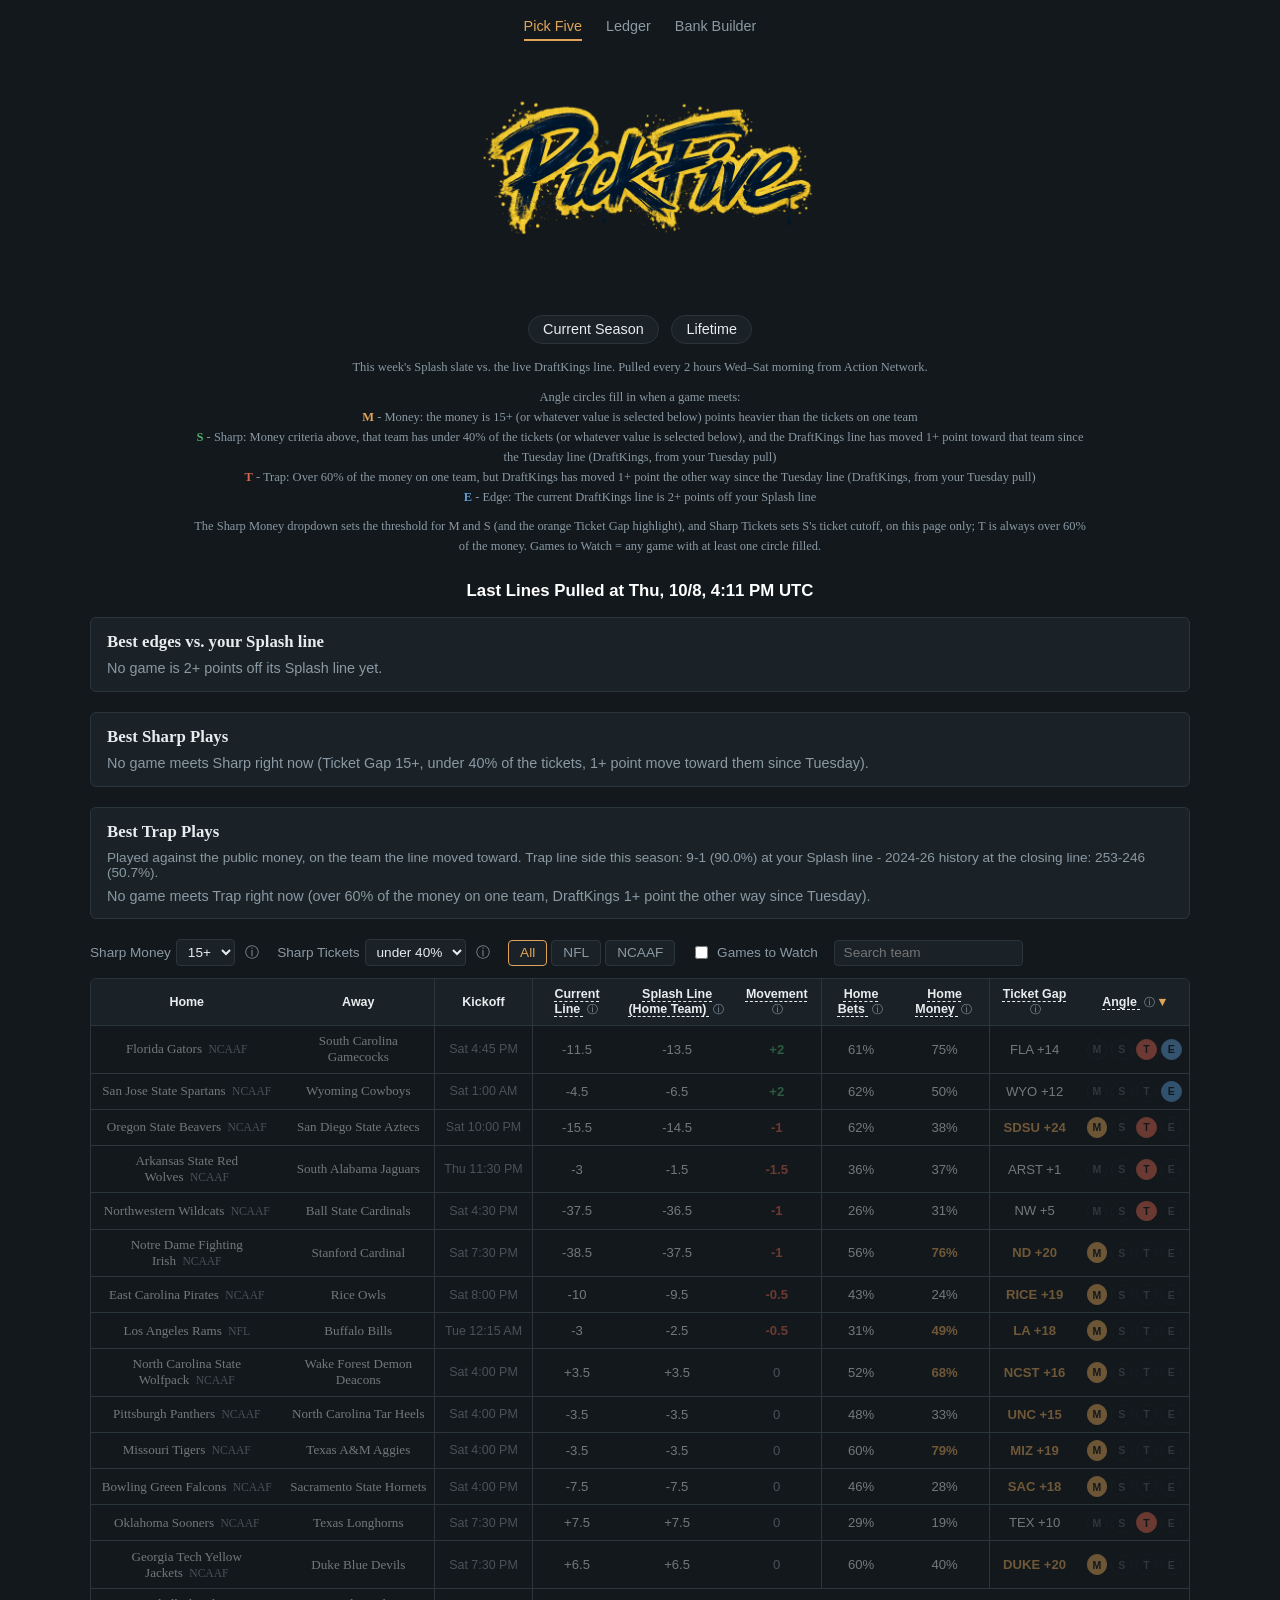
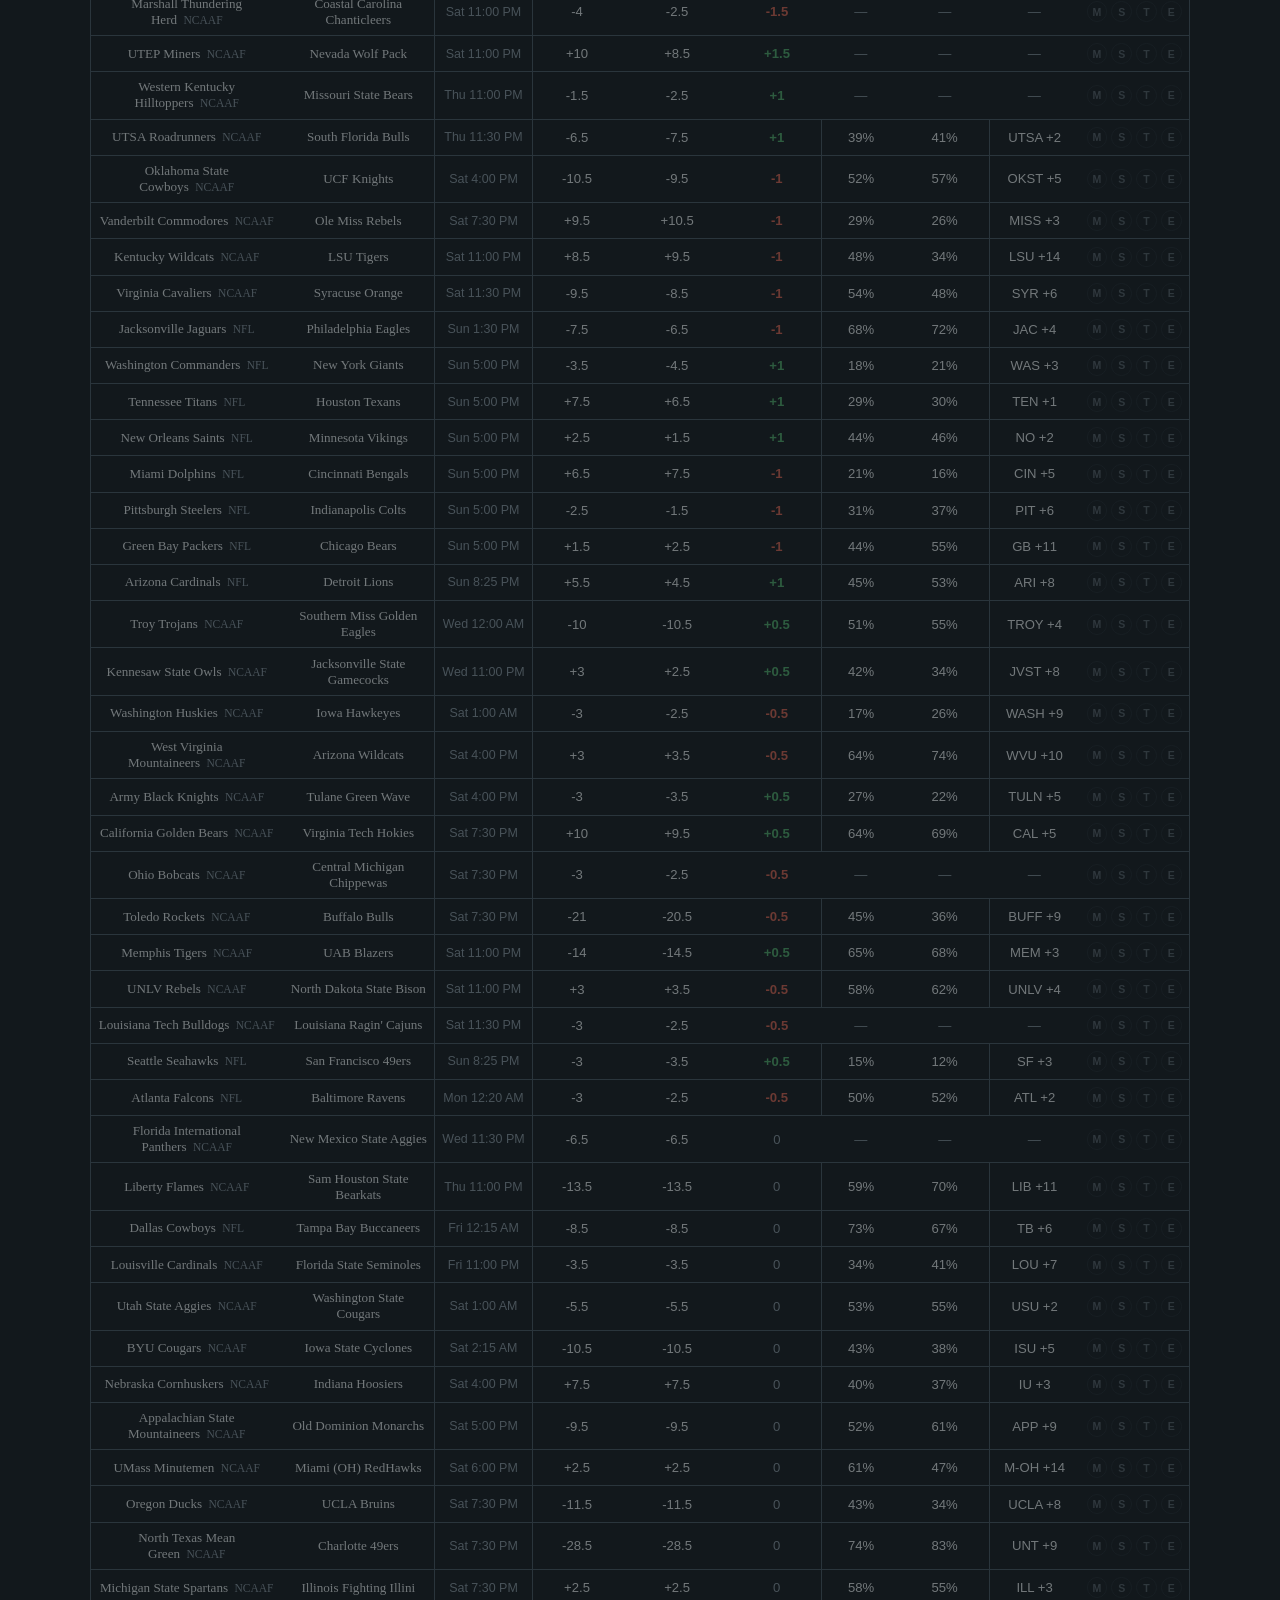
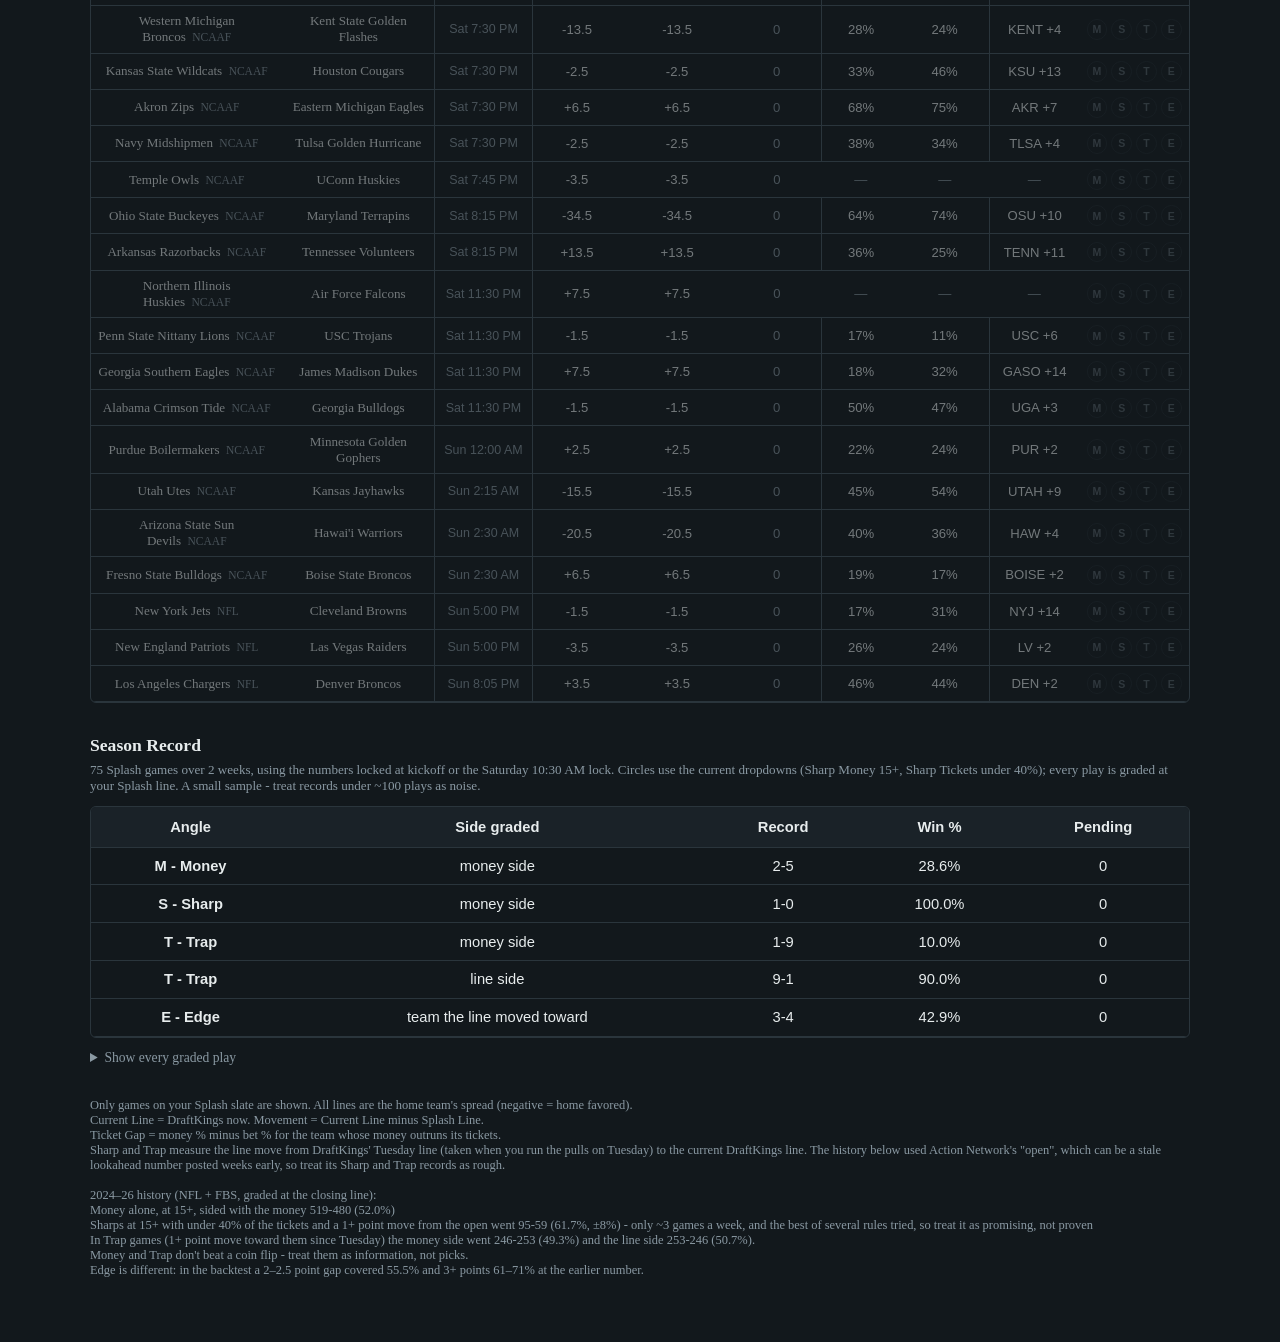
==== index.html @ 715ec582 "Weekly Lines: 'Last Lines Pulled at' line above Best edges Centered, white, larger than the intro te" ====
<!DOCTYPE html>
<html lang="en">
<head>
<meta charset="UTF-8">
<meta name="viewport" content="width=device-width, initial-scale=1.0">
<title>PickFive — Sharp Money</title>
<link rel="icon" href="assets/favicon.ico" sizes="any">
<link rel="apple-touch-icon" href="assets/apple-touch-icon.png">
<link rel="stylesheet" href="assets/styles.css">
<script src="assets/photos.js"></script>
<style>
  .controls {
    max-width: 1100px;
    margin: 0 auto 0.75rem;
    display: flex;
    flex-wrap: wrap;
    gap: 1rem;
    align-items: center;
    font-family: -apple-system, BlinkMacSystemFont, "Segoe UI", Helvetica, Arial, sans-serif;
    font-size: 0.85rem;
    color: var(--muted);
  }

  .controls button {
    background: var(--panel);
    color: var(--muted);
    border: 1px solid var(--line);
    border-radius: 4px;
    padding: 0.3rem 0.7rem;
    font: inherit;
    cursor: pointer;
  }

  .controls button.on { color: var(--amber); border-color: var(--amber); }
  .controls label { cursor: pointer; display: flex; gap: 0.35rem; align-items: center; }
  .controls select {
    background: var(--panel);
    color: var(--text);
    border: 1px solid var(--line);
    border-radius: 4px;
    padding: 0.25rem 0.4rem;
    font: inherit;
  }

  td.pct { text-align: right; }
  td.pct.hot { color: var(--amber); font-weight: 600; }
  td.gap { text-align: right; }
  td.flag { color: var(--amber); font-weight: 600; }
  td.game .league { color: var(--muted); font-size: 0.72rem; margin-left: 0.4rem; }
  td.game .at { color: var(--muted); }
  tr.flagged { background: rgba(224, 164, 88, 0.06); }
  th.group-start, td.group-start { border-left: 1px solid var(--line); }

  tr.started td { opacity: 0.45; }
  /* Fit the games table in the page width: tighter cells, wrapping headers */
  #splits-table { font-size: 0.82rem; }
  #splits-table thead th {
    white-space: normal;
    vertical-align: middle;
    line-height: 1.2;
    padding: 0.5rem 0.45rem;
    font-size: 0.78rem;
  }
  #splits-table td { padding: 0.45rem 0.45rem; text-align: center; }
  #splits-table td.team { min-width: 7.5rem; }
  #splits-table td.kickoff { font-size: 0.78rem; white-space: nowrap; }
  /* dashed underline marks headers with a hover explanation */
  th.has-tip { text-decoration: underline dashed; text-underline-offset: 3px; text-decoration-thickness: 1px; }
  #splits-table thead th { text-align: center; vertical-align: middle; }
  /* Exactly two lines: break only at the <br>, so the column widens just enough for "(Home Team) i" */
  #splits-table thead th[data-key="splash_line"] { white-space: nowrap; }
  .intro { max-width: 900px; margin: 0 auto; text-align: center; color: var(--muted); font-size: 0.78rem; line-height: 1.6; } /* same size as the footer */
  .intro p { margin: 0 0 0.6rem; }
  .last-pulled { text-align: center; color: #fff; font-size: 1.05rem; font-weight: 600; margin: 0 auto 1rem;
    font-family: -apple-system, BlinkMacSystemFont, "Segoe UI", Helvetica, Arial, sans-serif; }
  /* Angle column: four fixed circles, M S T E, filled when that criterion is met */
  :root { --edge-blue: #5b9bd5; }
  .dots { display: inline-flex; gap: 0.25rem; }
  .dot {
    width: 1.3rem; height: 1.3rem;
    border-radius: 50%;
    border: 1.5px solid var(--line);
    color: var(--muted);
    display: inline-flex; align-items: center; justify-content: center;
    font-size: 0.66rem; font-weight: 700;
    opacity: 0.55;
  }
  .dot.on { opacity: 1; color: var(--bg); }
  .dot.money.on { background: var(--amber); border-color: var(--amber); }
  .dot.sharp.on { background: var(--up); border-color: var(--up); }
  .dot.trap.on  { background: var(--down); border-color: var(--down); }
  .dot.edge.on  { background: var(--edge-blue); border-color: var(--edge-blue); }
  .key { font-weight: 700; }
  .key.money { color: var(--amber); } .key.sharp { color: var(--up); }
  .key.trap { color: var(--down); } .key.edge { color: var(--edge-blue); }
  .badge {
    display: inline-flex;
    align-items: center;
    gap: 0.25rem;
    padding: 0.1rem 0.5rem;
    border-radius: 999px;
    background: rgba(224, 164, 88, 0.15);
    border: 1px solid var(--amber);
    color: var(--amber);
    font-size: 0.78rem;
    font-weight: 700;
  }
  td.edge { text-align: right; }
  td.edge.good { color: var(--up); font-weight: 600; }
  td.edge .rec { color: var(--muted); font-size: 0.75rem; font-weight: 400; margin-left: 0.35rem; }

  .edges {
    max-width: 1100px;
    margin: 0 auto 1.25rem;
    border: 1px solid var(--line);
    border-radius: 6px;
    background: var(--panel);
    padding: 0.9rem 1rem;
    font-family: -apple-system, BlinkMacSystemFont, "Segoe UI", Helvetica, Arial, sans-serif;
    font-size: 0.9rem;
  }
  .edges h2 { font-family: "Iowan Old Style", Georgia, serif; font-size: 1.05rem; margin: 0 0 0.5rem; }
  .edges ol { margin: 0; padding-left: 1.25rem; }
  .edges li { margin: 0.3rem 0; }
  .edges .pick { color: var(--amber); font-weight: 600; }
  .edges .meta { color: var(--muted); }
  .edges .pct { color: var(--up); font-weight: 600; }
  .edges .none { color: var(--muted); margin: 0; }
  #sharps .pick { color: var(--up); }
  #traps .pick { color: var(--down); }
  #traps-record { margin: 0 0 0.5rem; font-size: 0.85rem; }

  /* Info buttons + tap/hover pop-up (replaces browser title tooltips, which phones don't show) */
  .info {
    background: none; border: none; padding: 0 0.1rem; margin-left: 0.1rem;
    color: var(--muted); font-size: 0.85em; cursor: pointer; line-height: 1;
  }
  .info:hover, .info:focus-visible { color: var(--amber); }
  .controls button.info { border: none; background: none; padding: 0 0.15rem; }
  #tip {
    position: fixed; z-index: 50; max-width: 280px;
    background: var(--panel); color: var(--text);
    border: 1px solid var(--amber); border-radius: 6px;
    padding: 0.5rem 0.65rem; font-size: 0.8rem; line-height: 1.4; text-align: left;
    font-family: -apple-system, BlinkMacSystemFont, "Segoe UI", Helvetica, Arial, sans-serif;
    box-shadow: 0 4px 14px rgba(0, 0, 0, 0.4); pointer-events: none;
  }
  .dot { cursor: help; }
  #team-search {
    background: var(--panel); color: var(--text);
    border: 1px solid var(--line); border-radius: 4px;
    padding: 0.3rem 0.55rem; font: inherit; min-width: 11rem;
  }
  .photo-gallery { max-width: 1100px; margin: 0 auto 1.25rem; display: flex; flex-wrap: wrap; gap: 0.75rem; }
  .photo-gallery img { height: 140px; width: auto; max-width: 100%; border-radius: 6px; border: 1px solid var(--line); object-fit: cover; cursor: pointer; }
  .season { max-width: 1100px; margin: 2rem auto 0; }
  .season .section-title { margin: 0 0 0.35rem; }
  .season-note { color: var(--muted); font-size: 0.82rem; margin: 0 0 0.75rem; }
  #season-table td, #season-table th, #season-games td, #season-games th { text-align: center; }
  #season-table td:first-child { font-weight: 700; }
  .season-games { margin-top: 0.75rem; font-size: 0.85rem; }
  .season-games summary { cursor: pointer; color: var(--muted); margin-bottom: 0.5rem; }
  #season-games .filter-row th { padding-top: 0; }
  #play-angle-filter { font: inherit; font-size: 0.8rem; padding: 0.15rem 0.3rem; background: var(--panel); color: var(--text); border: 1px solid var(--line); border-radius: 4px; }
  .res-W { color: var(--up); font-weight: 700; } .res-L { color: var(--down); font-weight: 700; }
</style>
</head>
<body>

<div id="nav-placeholder"></div>
<script src="assets/nav.js"></script>

<header>
  <img class="logo" src="assets/pickfive_header.png" alt="PickFive">
  <div class="intro">
    <p>This week's Splash slate vs. the live DraftKings line. Pulled every 2 hours Wed&ndash;Sat morning from Action Network.</p>
    <p>Angle circles fill in when a game meets:<br>
      <span class="key money">M</span> - Money: the money is <span id="threshold">15</span>+ (or whatever value is selected below) points heavier than the tickets on one team<br>
      <span class="key sharp">S</span> - Sharp: Money criteria above, that team has under <span id="ticket-cut">40</span>% of the tickets (or whatever value is selected below), and the DraftKings line has moved 1+ point toward that team since the Tuesday line (DraftKings, from your Tuesday pull)<br>
      <span class="key trap">T</span> - Trap: Over 60% of the money on one team, but DraftKings has moved 1+ point the other way since the Tuesday line (DraftKings, from your Tuesday pull)<br>
      <span class="key edge">E</span> - Edge: The current DraftKings line is 2+ points off your Splash line</p>
    <p>The Sharp Money dropdown sets the threshold for M and S (and the orange Ticket Gap highlight), and Sharp Tickets sets S's ticket cutoff, on this page only;
      T is always over 60% of the money. Games to Watch = any game with at least one circle filled.</p>
  </div>
</header>

<div id="status" hidden></div>

<div class="photo-gallery" id="photo-gallery" style="display:none;"></div>

<p class="last-pulled" id="last-pulled" hidden></p>

<div class="edges" id="edges" style="display:none;">
  <h2>Best edges vs. your Splash line</h2>
  <ol id="edges-list"></ol>
  <p class="none" id="edges-none" style="display:none;">No game is 2+ points off its Splash line yet.</p>
</div>

<div class="edges" id="sharps" style="display:none;">
  <h2>Best Sharp Plays</h2>
  <ol id="sharps-list"></ol>
  <p class="none" id="sharps-none" style="display:none;"></p>
</div>

<div class="edges" id="traps" style="display:none;">
  <h2>Best Trap Plays</h2>
  <p class="meta" id="traps-record"></p>
  <ol id="traps-list"></ol>
  <p class="none" id="traps-none" style="display:none;"></p>
</div>

<div class="controls" id="controls" style="display:none;">
  <label>Sharp Money
    <select id="threshold-select">
      <option value="10">10+</option>
      <option value="15">15+</option>
      <option value="20">20+</option>
      <option value="25">25+</option>
    </select>
    <button type="button" class="info" data-tip="How many points heavier the money must be than the tickets on a team (Ticket Gap) to count toward Sharp or Trap" aria-label="About this setting">&#9432;</button>
  </label>
  <label>Sharp Tickets
    <select id="tickets-select">
      <option value="50">under 50%</option>
      <option value="40">under 40%</option>
      <option value="30">under 30%</option>
    </select>
    <button type="button" class="info" data-tip="For S (Sharp), the money team must also have less than this share of the tickets - most bettors are on the other side" aria-label="About this setting">&#9432;</button>
  </label>
  <span>
    <button data-league="ALL" class="on">All</button>
    <button data-league="NFL">NFL</button>
    <button data-league="NCAAF">NCAAF</button>
  </span>
  <label><input type="checkbox" id="watch-only"> Games to Watch</label>
  <input type="search" id="team-search" placeholder="Search team" aria-label="Search by team name" autocomplete="off">
</div>

<div class="table-wrap" id="table-wrap" style="display:none;">
  <table id="splits-table">
    <thead>
      <tr>
        <th data-key="home" data-type="string">Home</th>
        <th data-key="away" data-type="string">Away</th>
        <th data-key="start" data-type="number" class="group-start">Kickoff</th>
        <th data-key="line" data-type="number" class="group-start has-tip" data-tip="The current DraftKings line for the home team">Current Line <button type="button" class="info" data-tip="The current DraftKings line for the home team" aria-label="What is Current Line?">&#9432;</button></th>
        <th data-key="splash_line" data-type="number" class="has-tip" data-tip="The line for the home team for Pick5">Splash Line<br>(Home Team) <button type="button" class="info" data-tip="The line for the home team for Pick5" aria-label="What is Splash Line (Home Team)?">&#9432;</button></th>
        <th data-key="move" data-type="number" class="has-tip" data-tip="The difference between the current DraftKings line and the Splash line">Movement <button type="button" class="info" data-tip="The difference between the current DraftKings line and the Splash line" aria-label="What is Movement?">&#9432;</button></th>
        <th data-key="home_bets" data-type="number" class="group-start has-tip" data-tip="The percent of tickets placed on the home team to cover the line">Home Bets <button type="button" class="info" data-tip="The percent of tickets placed on the home team to cover the line" aria-label="What is Home Bets?">&#9432;</button></th>
        <th data-key="home_money" data-type="number" class="has-tip" data-tip="The amount of money placed on the home team to cover the line">Home Money <button type="button" class="info" data-tip="The amount of money placed on the home team to cover the line" aria-label="What is Home Money?">&#9432;</button></th>
        <th data-key="gap" data-type="number" class="group-start has-tip" data-tip="Money % minus bet % for the team whose money outruns its tickets. ARI +13 = Arizona has 13 points more of the money than of the tickets - fewer, bigger bets on Arizona.">Ticket Gap <button type="button" class="info" data-tip="Money % minus bet % for the team whose money outruns its tickets. ARI +13 = Arizona has 13 points more of the money than of the tickets - fewer, bigger bets on Arizona." aria-label="What is Ticket Gap?">&#9432;</button></th>
        <th data-key="angleScore" data-type="number" class="has-tip" data-tip="The various angles based on betting data analytics (sorted Edge > Sharp > Money & Trap)">Angle <button type="button" class="info" data-tip="The various angles based on betting data analytics (sorted Edge > Sharp > Money & Trap)" aria-label="What is Angle?">&#9432;</button></th>
      </tr>
    </thead>
    <tbody></tbody>
  </table>
</div>

<div class="season" id="season" style="display:none;">
  <h2 class="section-title">Season Record</h2>
  <p class="season-note" id="season-note"></p>
  <div class="table-wrap">
    <table id="season-table">
      <thead><tr><th>Angle</th><th>Side graded</th><th>Record</th><th>Win %</th><th>Pending</th></tr></thead>
      <tbody></tbody>
    </table>
  </div>
  <details class="season-games">
    <summary>Show every graded play</summary>
    <div class="table-wrap">
      <table id="season-games">
        <thead>
          <tr><th>Week</th><th>Game</th><th>Angle</th><th>Pick (Splash line)</th><th>Final</th><th>Result</th><th>Angle</th></tr>
          <tr class="filter-row"><th></th><th></th>
            <th><select id="play-angle-filter" aria-label="Filter graded plays by angle">
              <option value="">All angles</option>
              <option>Money</option>
              <option>Sharp</option>
              <option>Trap (money side)</option>
              <option>Trap (line side)</option>
              <option>Edge</option>
            </select></th>
            <th></th><th></th><th></th><th></th></tr>
        </thead>
        <tbody></tbody>
      </table>
    </div>
  </details>
</div>

<div class="empty-state" id="empty-state" style="display:none;">
  No Splash lines for this week yet. Copy them with the Copy Splash Lines bookmarklet, paste into the SplashLines
  tab, then run Pull Splits from the Actions tab.
</div>

<footer>
  Only games on your Splash slate are shown. All lines are the home team's spread (negative = home favored).<br>
  Current Line = DraftKings now. Movement = Current Line minus Splash Line.<br>
  Ticket Gap = money % minus bet % for the team whose money outruns its tickets.<br>
  Sharp and Trap measure the line move from DraftKings' Tuesday line (taken when you run the pulls on Tuesday) to the
  current DraftKings line. The history below used Action Network's "open", which can be a stale lookahead number posted
  weeks early, so treat its Sharp and Trap records as rough.
  <br><br>
  2024&ndash;26 history (NFL + FBS, graded at the closing line):<br>
  Money alone, at 15+, sided with the money 519-480 (52.0%)<br>
  Sharps at 15+ with under 40% of the tickets and a 1+ point move from the open went 95-59 (61.7%, &plusmn;8%) - only ~3 games a week, and the best of several rules tried, so treat it as promising, not proven<br>
  In Trap games (1+ point move toward them since Tuesday) the money side went 246-253 (49.3%) and the line side 253-246 (50.7%).<br>
  Money and Trap don't beat a coin flip - treat them as information, not picks.<br>
  Edge is different: in the backtest a 2&ndash;2.5 point gap covered 55.5% and 3+ points 61&ndash;71% at the earlier number.
</footer>

<script>
  const esc = (s) =>
    String(s ?? "").replace(/[&<>"']/g, (c) => ({ "&": "&amp;", "<": "&lt;", ">": "&gt;", '"': "&quot;", "'": "&#39;" }[c]));

  const fmtSpread = (v) => (v === null || v === undefined ? null : v > 0 ? `+${v}` : `${v}`);
  const fmtPct = (v) => (v === null || v === undefined ? null : `${v}%`);

  function fmtKickoff(ms) {
    const d = new Date(ms);
    return `${d.toLocaleDateString(undefined, { weekday: "short", month: "numeric", day: "numeric" })}, ${d.toLocaleTimeString(undefined, { hour: "numeric", minute: "2-digit" })}`;
  }

  function fmtKickoffShort(ms) {
    const d = new Date(ms);
    return `${d.toLocaleDateString(undefined, { weekday: "short" })} ${d.toLocaleTimeString(undefined, { hour: "numeric", minute: "2-digit" })}`;
  }

  async function loadJson(path) {
    try {
      const res = await fetch(path, { cache: "no-store" });
      return res.ok ? await res.json() : null;
    } catch (e) {
      return null;
    }
  }

  const ANGLE_WEIGHT = { edge: 8, sharp: 4, money: 1, trap: 1 };
  let pulledAtLabel = ""; // set in init from current.pulled_at

  const fmtDayTime = (iso) => {
    const d = new Date(iso);
    return `${d.toLocaleDateString(undefined, { weekday: "short" })} ${d.toLocaleTimeString(undefined, { hour: "numeric", minute: "2-digit" })}`;
  };

  function bucketFor(edgeData, move) {
    const a = Math.abs(move);
    return edgeData.buckets.find((b) => a >= b.min && a <= b.max) || null;
  }

  function toRow(g, threshold, edgeData, ticketCut) {
    // Movement = DraftKings now minus your Splash line (home spread; negative = toward home).
    // Deliberately no DraftKings fallback: a game without a Splash line gets no
    // move/edge rather than one measured against a number you can't lock.
    const hasSplash = g.splash_line !== null && g.splash_line !== undefined;
    const lock = hasSplash ? g.splash_line : null;
    const lockSrc = "Splash";
    const move = lock === null || lock === undefined || g.line === null ? null : +(g.line - lock).toFixed(1);
    const moveSide = move === null || move === 0 ? null : move < 0 ? "home" : "away";
    let edgePct = null, edgeRec = null;
    if (moveSide && edgeData) {
      const b = bucketFor(edgeData, move);
      const t = b && (edgeData.leagues[g.league] || edgeData.leagues.ALL)[b.name];
      if (t && t.w + t.l > 0) {
        edgePct = +((100 * t.w) / (t.w + t.l)).toFixed(1);
        edgeRec = `${t.w}-${t.l}`;
      }
    }
    const hasSplits = g.home_money !== null && g.home_money !== undefined;
    const homeGap = hasSplits ? g.home_money - g.home_bets : null;
    const awayGap = hasSplits ? g.away_money - g.away_bets : null;
    // The side where money outruns tickets - that's the one the gap describes
    const gapSide = !hasSplits ? null : homeGap >= awayGap ? "home" : "away";
    const gap = !hasSplits ? null : Math.max(homeGap, awayGap);
    // Angle circles. Market move = DraftKings now vs DraftKings' Tuesday line (home spread:
    // negative = moved toward home). tue_line comes from the Tuesday Pull Splits / Pull Lines run.
    // Falls back to DraftKings when the Splash lines came in if a game has no Tuesday line.
    const sgn = (v) => (v > 0 ? "+" : "") + v;
    const hasTue = g.tue_line !== null && g.tue_line !== undefined;
    const baseLine = hasTue ? g.tue_line : g.dk_at_splash;
    const baseLabel = hasTue ? "on Tuesday" : "when your Splash lines came in";
    const marketMove = g.line !== null && baseLine !== null && baseLine !== undefined ? +(g.line - baseLine).toFixed(1) : null;
    const movedToward = (side) => marketMove !== null && marketMove !== 0 && (side === "home" ? marketMove < 0 : marketMove > 0);
    const movedAway = (side) => marketMove !== null && marketMove !== 0 && !movedToward(side);
    const noMoveYet = marketMove === null ? "no baseline yet" : "no move yet";

    //  M Money: Ticket Gap at or above the dropdown threshold, regardless of line movement
    const moneySide = hasSplits && gap >= threshold ? gapSide : null;
    const moneyAbbr = moneySide ? g[`${moneySide}_abbr`] : "";
    //  S Sharp: Money, and DraftKings moved toward that team
    // S also needs the money team to be a ticket minority (most bettors on the other side)
    const SHARP_MIN_MOVE = 1; // points, same as the pull script
    const moneyTickets = moneySide ? g[`${moneySide}_bets`] : null;
    const fewTickets = moneyTickets !== null && moneyTickets < ticketCut;
    const sharp = !!moneySide && fewTickets && movedToward(moneySide) && Math.abs(marketMove) >= SHARP_MIN_MOVE;
    // Real DraftKings move for the hover, from that team's side: "-14 → -13.5"
    const dkMoveText = (side) => {
      if (marketMove === null) return "no Tuesday line yet";
      const f = (v) => sgn(side === "home" ? v : -v);
      // Started games are frozen at their last pre-kickoff pull, so say so instead of "now"
      const nowText = !g.frozen_at ? `line is now ${f(g.line)} (${pulledAtLabel})`
        : g.frozen_for === "lock" ? `line at Sat 10:30 AM lock ${f(g.line)} (${fmtDayTime(g.frozen_at)} pull)`
        : `line at kickoff ${f(g.line)} (${fmtDayTime(g.frozen_at)} pull)`;
      return `${g[`${side}_abbr`]} was ${f(baseLine)} ${baseLabel}, ${nowText}`;
    };
    //  T Trap: over 60% of the money on one team, and DraftKings moved 1+ point the other way
    const TRAP_MIN_MOVE = 1; // points
    const majSide = !hasSplits ? null : g.home_money > 60 ? "home" : g.away_money > 60 ? "away" : null;
    const majPct = majSide ? g[`${majSide}_money`] : null;
    const trap = !!majSide && movedAway(majSide) && Math.abs(marketMove) >= TRAP_MIN_MOVE;
    //  E Edge: DraftKings is 2+ points off your Splash line (Movement column)
    const edge = !!moveSide && Math.abs(move) >= 2;
    const sideSplash = moveSide ? (moveSide === "home" ? lock : -lock) : null;
    const sideNow = moveSide ? (moveSide === "home" ? g.line : -g.line) : null;

    const angles = [
      { key: "money", letter: "M", met: !!moneySide,
        title: moneySide ? `Money: ${moneyAbbr} money outruns its tickets by ${gap} (${threshold}+ needed; line movement not required)`
                         : `Money: Ticket Gap ${gap === null ? "n/a" : gap} is under ${threshold}` },
      { key: "sharp", letter: "S", met: sharp,
        title: sharp ? `Sharp: sharp money on ${moneyAbbr} (Ticket Gap +${gap}, only ${moneyTickets}% of the tickets) and the DraftKings line moved toward them: ${dkMoveText(moneySide)}`
                     : moneySide ? `Sharp: money on ${moneyAbbr} (+${gap}), but ${[
                         !fewTickets ? `they have ${moneyTickets}% of the tickets (under ${ticketCut}% needed)` : null,
                         !(movedToward(moneySide) && Math.abs(marketMove) >= SHARP_MIN_MOVE) ? `the DraftKings line hasn't moved 1+ point toward them` : null,
                       ].filter(Boolean).join(" and ")}: ${dkMoveText(moneySide)}`
                                 : `Sharp: needs Money (Ticket Gap ${threshold}+), under ${ticketCut}% of the tickets, and a 1+ point DraftKings move toward that team` },
      { key: "trap", letter: "T", met: trap,
        title: trap ? `Trap: ${majPct}% of the money on ${g[`${majSide}_abbr`]} but the DraftKings line moved away from them: ${dkMoveText(majSide)}`
                    : majSide ? `Trap: ${majPct}% of the money on ${g[`${majSide}_abbr`]}, but the DraftKings line hasn't moved 1+ point away from them: ${dkMoveText(majSide)}`
                              : "Trap: no team has over 60% of the money" },
      { key: "edge", letter: "E", met: edge,
        title: edge ? `Edge: ${g[`${moveSide}_abbr`]} is ${sgn(sideSplash)} on Splash vs ${sgn(sideNow)} at DraftKings now (${Math.abs(move)} pts)`
                    : `Edge: Splash vs DraftKings gap is ${move === null ? "n/a" : Math.abs(move)} pts (2+ needed)` },
    ];
    return {
      ...g,
      angles,
      sharpInfo: sharp ? {
        side: moneySide, abbr: moneyAbbr, gap, tickets: moneyTickets, money: g[`${moneySide}_money`],
        move: Math.abs(marketMove), moveText: dkMoveText(moneySide),
        splashLine: lock === null || lock === undefined ? null : moneySide === "home" ? lock : -lock,
      } : null,
      // Trap played the other way: the team the line moved toward, against the public money
      trapInfo: trap ? (() => {
        const side = majSide === "home" ? "away" : "home";
        return {
          side, abbr: g[`${side}_abbr`], publicAbbr: g[`${majSide}_abbr`], publicMoney: majPct,
          move: Math.abs(marketMove), moveText: dkMoveText(side),
          splashLine: lock === null || lock === undefined ? null : side === "home" ? lock : -lock,
        };
      })() : null,
      // Weighted so any Edge outranks any Sharp, which outranks Money/Trap
      angleScore: angles.reduce((t, a) => t + (a.met ? ANGLE_WEIGHT[a.key] : 0), 0),
      // Games to Watch = any of the four circles filled
      watch: !!moneySide || sharp || trap || edge,
      game: `${g.away} @ ${g.home}`,
      start: Date.parse(g.start_time),
      hasSplits,
      gap,
      gapSide,
      gapAbbr: gapSide ? g[`${gapSide}_abbr`] : null,
      hotAway: hasSplits && gapSide === "away" && gap >= threshold,
      hotHome: hasSplits && gapSide === "home" && gap >= threshold,
      started: g.status !== "scheduled" || Date.parse(g.start_time) <= Date.now(),
      moveSide,
      moveAbbr: moveSide ? g[`${moveSide}_abbr`] : null,
      moveTeam: moveSide ? g[moveSide] : null,
      // The number you'd lock: the moved-to side's Splash line
      move,
      lockSrc,
      lockLine: moveSide ? (moveSide === "home" ? lock : -lock) : null,
      edgePct,
      edgeRec,
    };
  }

  function cell(value, cls) {
    return value === null || value === undefined
      ? `<td class="blank">—</td>`
      : `<td class="${cls}">${value}</td>`;
  }

  function moveCell(v) {
    if (v === null || v === undefined) return `<td class="blank">—</td>`;
    const cls = v > 0 ? "delta-up" : v < 0 ? "delta-down" : "delta-flat";
    return `<td class="${cls}">${v > 0 ? "+" + v : v}</td>`;
  }

  function renderGames(initialRows) {
    let rows = initialRows;
    const tbody = document.querySelector("#splits-table tbody");
    const state = { league: "ALL", watchOnly: false, query: "", key: "angleScore", dir: -1, type: "number" };

    function visible() {
      return rows.filter(
        (r) =>
          (state.league === "ALL" || r.league === state.league) &&
          (!state.watchOnly || r.watch) &&
          (!state.query || [r.home, r.away, r.home_abbr, r.away_abbr].some((n) => (n || "").toLowerCase().includes(state.query)))
      );
    }

    function sorted(data) {
      const { key, dir, type } = state;
      return [...data].sort((a, b) => {
        let av = a[key], bv = b[key];
        if (type === "number") {
          av = av === null || av === undefined ? -Infinity : av;
          bv = bv === null || bv === undefined ? -Infinity : bv;
          if (key === "move") { // by size of the move, either direction
            av = av === -Infinity ? av : Math.abs(av);
            bv = bv === -Infinity ? bv : Math.abs(bv);
          }
          if (av !== bv) return (av - bv) * dir;
          // ties (e.g. same Angle score): bigger Movement first
          return Math.abs(b.move ?? 0) - Math.abs(a.move ?? 0);
        }
        return String(av ?? "").toLowerCase().localeCompare(String(bv ?? "").toLowerCase()) * dir;
      });
    }

    function draw() {
      tbody.innerHTML = sorted(visible())
        .map(
          (r) => `
        <tr class="${r.started ? "started" : r.flag ? "flagged" : ""}">
          <td class="team">${esc(r.home)}<span class="league" style="color:var(--muted);font-size:0.72rem;margin-left:0.4rem">${esc(r.league)}</span></td>
          <td class="team">${esc(r.away)}</td>
          <td class="kickoff group-start">${fmtKickoffShort(r.start)}</td>
          ${cell(fmtSpread(r.line), "num group-start")}
          ${cell(fmtSpread(r.splash_line), "num")}
          ${moveCell(r.move)}
          ${cell(fmtPct(r.home_bets), "pct group-start")}
          ${cell(fmtPct(r.home_money), r.hotHome ? "pct hot" : "pct")}
          ${cell(r.gap === null ? null : `${esc(r.gapAbbr)} +${r.gap}`, (r.hotHome || r.hotAway) ? "gap group-start pct hot" : "gap group-start")}
          <td><span class="dots">${r.angles.map((a) => `<span class="dot ${a.key}${a.met ? " on" : ""}" tabindex="0" data-tip="${esc(a.title)}">${a.letter}</span>`).join("")}</span></td>
        </tr>`
        )
        .join("");
    }

    function setArrow(th) {
      document.querySelectorAll("#splits-table thead th .arrow").forEach((a) => a.remove());
      const arrow = document.createElement("span");
      arrow.className = "arrow";
      arrow.textContent = state.dir === 1 ? "▲" : "▼";
      th.appendChild(arrow);
    }

    document.querySelectorAll("#splits-table thead th").forEach((th) => {
      th.addEventListener("click", (e) => {
        if (e.target.closest(".info")) return;
        state.dir = state.key === th.dataset.key ? -state.dir : th.dataset.type === "number" ? -1 : 1;
        state.key = th.dataset.key;
        state.type = th.dataset.type;
        setArrow(th);
        draw();
      });
    });

    document.querySelectorAll("#controls button[data-league]").forEach((b) => {
      b.addEventListener("click", () => {
        state.league = b.dataset.league;
        document.querySelectorAll("#controls button[data-league]").forEach((x) => x.classList.toggle("on", x === b));
        draw();
      });
    });
    document.getElementById("watch-only").addEventListener("change", (e) => { state.watchOnly = e.target.checked; draw(); });
    document.getElementById("team-search").addEventListener("input", (e) => { state.query = e.target.value.trim().toLowerCase(); draw(); });

    setArrow(document.querySelector('#splits-table thead th[data-key="angleScore"]'));
    draw();
    // Swap in rows rebuilt at a new threshold, keeping sort and filters
    return { setRows(next) { rows = next; draw(); } };
  }

  function renderEdges(rows) {
    const best = rows
      .filter((r) => !r.started && r.edgePct !== null && Math.abs(r.move) >= 2)
      .sort((a, b) => b.edgePct - a.edgePct || Math.abs(b.move) - Math.abs(a.move));
    document.getElementById("edges-list").innerHTML = best
      .map(
        (r) => `<li><span class="pick">${esc(r.moveTeam)} ${fmtSpread(r.lockLine)}</span>
          <span class="meta">vs ${esc(r.moveSide === "home" ? r.away : r.home)} · ${esc(r.league)} · ${r.lockSrc} ${fmtSpread(r.lockLine)} → now ${fmtSpread(r.moveSide === "home" ? r.line : -r.line)} · ${fmtKickoff(r.start)}</span>
          · <span class="pct">${r.edgePct}%</span> <span class="meta">(${r.edgeRec} historically)</span></li>`
      )
      .join("");
    const noneEl = document.getElementById("edges-none");
    noneEl.textContent = rows.some((r) => r.splash_line !== null && r.splash_line !== undefined)
      ? "No game is 2+ points off its Splash line yet."
      : "No Splash lines for this week yet. Copy them with the Copy Splash Lines bookmarklet, paste into the SplashLines tab, then run Pull Splits.";
    noneEl.style.display = best.length ? "none" : "block";
    document.getElementById("edges").style.display = "block";
  }

  // Sharp games under the current dropdowns, biggest Ticket Gap first
  function renderSharps(rows, threshold, ticketCut) {
    const best = rows
      .filter((r) => !r.started && r.sharpInfo)
      .sort((a, b) => b.sharpInfo.gap - a.sharpInfo.gap || b.sharpInfo.move - a.sharpInfo.move);
    document.getElementById("sharps-list").innerHTML = best
      .map((r) => {
        const s = r.sharpInfo;
        const team = s.side === "home" ? r.home : r.away, opp = s.side === "home" ? r.away : r.home;
        return `<li><span class="pick">${esc(team)} ${fmtSpread(s.splashLine)}</span>
          <span class="meta">vs ${esc(opp)} · ${esc(r.league)} · Splash ${fmtSpread(s.splashLine)} ·
          ${s.money}% of the money on ${s.tickets}% of the tickets (gap +${s.gap}) · ${esc(s.moveText)} · Kickoff ${fmtKickoff(r.start)}</span></li>`;
      })
      .join("");
    const noneEl = document.getElementById("sharps-none");
    noneEl.textContent = `No game meets Sharp right now (Ticket Gap ${threshold}+, under ${ticketCut}% of the tickets, 1+ point move toward them since Tuesday).`;
    noneEl.style.display = best.length ? "none" : "block";
    document.getElementById("sharps").style.display = "block";
  }

  // Trap games, played on the line side (the team the line moved toward, away from
  // the public money) - the side the Season Record has on top so far.
  function renderTraps(rows, tally) {
    const best = rows
      .filter((r) => !r.started && r.trapInfo)
      .sort((a, b) => b.trapInfo.move - a.trapInfo.move || b.trapInfo.publicMoney - a.trapInfo.publicMoney);
    document.getElementById("traps-list").innerHTML = best
      .map((r) => {
        const t = r.trapInfo;
        const team = t.side === "home" ? r.home : r.away, opp = t.side === "home" ? r.away : r.home;
        return `<li><span class="pick">${esc(team)} ${fmtSpread(t.splashLine)}</span>
          <span class="meta">vs ${esc(opp)} · ${esc(r.league)} · Splash ${fmtSpread(t.splashLine)} ·
          ${t.publicMoney}% of the money on ${esc(t.publicAbbr)}, but the line moved ${t.move} pts toward ${esc(t.abbr)}: ${esc(t.moveText)} · Kickoff ${fmtKickoff(r.start)}</span></li>`;
      })
      .join("");
    const lt = (tally && tally.trapL) || { w: 0, l: 0, p: 0 };
    const n = lt.w + lt.l;
    document.getElementById("traps-record").textContent =
      `Played against the public money, on the team the line moved toward. Trap line side this season: ` +
      `${lt.w}-${lt.l}${lt.p ? `-${lt.p}` : ""}${n ? ` (${((100 * lt.w) / n).toFixed(1)}%)` : ""} at your Splash line` +
      ` - 2024-26 history at the closing line: 253-246 (50.7%).`;
    const noneEl = document.getElementById("traps-none");
    noneEl.textContent = "No game meets Trap right now (over 60% of the money on one team, DraftKings 1+ point the other way since Tuesday).";
    noneEl.style.display = best.length ? "none" : "block";
    document.getElementById("traps").style.display = "block";
  }

  // Season Record: every locked Splash game, circles worked out exactly as in the
  // table (same toRow) at the current dropdowns, graded at the Splash line.
  function renderSeason(record, threshold, ticketCut, edgeData) {
    const games = Object.values(record || {});
    if (!games.length) return {};
    const rowsOut = [], plays = [];
    const tally = {};
    const add = (key, label, side, r, angleName, angle) => {
      const t = (tally[key] = tally[key] || { label, side, w: 0, l: 0, p: 0, pending: 0 });
      if (!r.final) { t.pending++; return; }
      const sideLine = side === "home" ? r.splash_line : -r.splash_line;
      const margin = (side === "home" ? r.home_score - r.away_score : r.away_score - r.home_score) + sideLine;
      const res = margin > 0 ? "W" : margin < 0 ? "L" : "P";
      t[res === "W" ? "w" : res === "L" ? "l" : "p"]++;
      plays.push({ r, angleName, side, sideLine, res, angle });
    };
    for (const r of games) {
      const row = toRow({ ...r, status: r.final ? "complete" : "scheduled" }, threshold, edgeData, ticketCut);
      const met = Object.fromEntries(row.angles.map((a) => [a.key, a.met]));
      const ang = Object.fromEntries(row.angles.map((a) => [a.key, a]));
      const moneySide = row.gapSide;
      const majSide = r.home_money > 60 ? "home" : r.away_money > 60 ? "away" : null;
      if (met.money) add("money", "M - Money", moneySide, r, "Money", ang.money);
      if (met.sharp) add("sharp", "S - Sharp", moneySide, r, "Sharp", ang.sharp);
      if (met.trap) {
        add("trapM", "T - Trap", majSide, r, "Trap (money side)", ang.trap);
        add("trapL", "T - Trap", majSide === "home" ? "away" : "home", r, "Trap (line side)", ang.trap);
      }
      if (met.edge) add("edge", "E - Edge", row.moveSide, r, "Edge", ang.edge);
    }
    const order = [["money", "money side"], ["sharp", "money side"], ["trapM", "money side"], ["trapL", "line side"], ["edge", "team the line moved toward"]];
    document.querySelector("#season-table tbody").innerHTML = order.map(([k, sideText]) => {
      const t = tally[k] || { label: { money: "M - Money", sharp: "S - Sharp", trapM: "T - Trap", trapL: "T - Trap", edge: "E - Edge" }[k], w: 0, l: 0, p: 0, pending: 0 };
      const n = t.w + t.l;
      return `<tr><td>${t.label}</td><td>${sideText}</td><td>${t.w}-${t.l}${t.p ? `-${t.p}` : ""}</td>
        <td>${n ? ((100 * t.w) / n).toFixed(1) + "%" : "—"}</td><td>${t.pending}</td></tr>`;
    }).join("");
    const weeks = new Set(games.map((g) => g.week_id)).size;
    document.getElementById("season-note").textContent =
      `${games.length} Splash games over ${weeks} week${weeks === 1 ? "" : "s"}, using the numbers locked at kickoff or the Saturday 10:30 AM lock. ` +
      `Circles use the current dropdowns (Sharp Money ${threshold}+, Sharp Tickets under ${ticketCut}%); every play is graded at your Splash line. ` +
      `A small sample - treat records under ~100 plays as noise.`;
    plays.sort((a, b) => b.r.start_time.localeCompare(a.r.start_time) || a.angleName.localeCompare(b.angleName));
    document.querySelector("#season-games tbody").innerHTML = plays.map(({ r, angleName, side, sideLine, res, angle }) => `
      <tr data-angle="${esc(angleName)}"><td>${esc(r.week_id)}</td><td>${esc(r.away)} @ ${esc(r.home)}</td><td>${esc(angleName)}</td>
        <td>${esc(r[`${side}_abbr`])} ${fmtSpread(sideLine)}</td>
        <td>${esc(r.away_abbr)} ${r.away_score} - ${esc(r.home_abbr)} ${r.home_score}</td>
        <td class="res-${res}">${res}</td>
        <td><span class="dots"><span class="dot ${angle.key} on" tabindex="0" data-tip="${esc(angle.title)}">${angle.letter}</span></span></td></tr>`).join("");
    filterPlays();
    document.getElementById("season").style.display = "block";
    return tally;
  }

  // Graded plays: show only the angle picked in the box under the Angle header
  function filterPlays() {
    const pick = document.getElementById("play-angle-filter").value;
    document.querySelectorAll("#season-games tbody tr").forEach((tr) => {
      tr.hidden = !!pick && tr.dataset.angle !== pick;
    });
  }
  document.getElementById("play-angle-filter").addEventListener("change", filterPlays);

  async function init() {
    PickFivePhotos.showPhotos("images/weekly-lines", "photo-gallery"); // runs alongside the line data, never blocks it
    const [current, edgeData, seasonRecord] = await Promise.all([
      loadJson("data/splits/current.json"),
      loadJson("data/splits/move_edge.json"),
      loadJson("data/splits/angle_record.json"),
    ]);
    const statusEl = document.getElementById("status");

    if (!current || !current.games || current.games.length === 0) {
      statusEl.textContent = "";
      document.getElementById("empty-state").style.display = "block";
      return;
    }

    // Sharp Money threshold: last choice in this browser, else the script's default (15)
    const select = document.getElementById("threshold-select");
    let threshold = current.edge_threshold ?? 15;
    try {
      const saved = Number(localStorage.getItem("sharpThreshold"));
      if ([10, 15, 20, 25].includes(saved)) threshold = saved;
    } catch (e) { /* storage blocked - use the default */ }
    select.value = String(threshold);

    // Sharp Tickets cutoff: last choice in this browser, else 40
    const ticketSelect = document.getElementById("tickets-select");
    let ticketCut = 40;
    try {
      const saved = Number(localStorage.getItem("sharpTicketCut"));
      if ([50, 40, 30].includes(saved)) ticketCut = saved;
    } catch (e) { /* storage blocked - use the default */ }
    ticketSelect.value = String(ticketCut);

    // Only games on this week's Splash slate
    const slate = current.games.filter((g) => g.splash_line !== null && g.splash_line !== undefined);
    pulledAtLabel = fmtDayTime(current.pulled_at);
    const lastPulled = document.getElementById("last-pulled");
    lastPulled.textContent = "Last Lines Pulled at " + new Date(current.pulled_at).toLocaleString(undefined, {
      weekday: "short", month: "numeric", day: "numeric", hour: "numeric", minute: "2-digit", timeZoneName: "short",
    });
    lastPulled.hidden = false;
    const build = (t) => slate.map((g) => toRow(g, t, edgeData, ticketCut));
    let rows = build(threshold);
    if (rows.length === 0) {
      statusEl.textContent = `pulled ${new Date(current.pulled_at).toLocaleString()}`;
      document.getElementById("empty-state").style.display = "block";
      return;
    }
    const pulled = new Date(current.pulled_at).toLocaleString(undefined, {
      weekday: "short", month: "numeric", day: "numeric", hour: "numeric", minute: "2-digit",
    });
    const copied = current.splash_copied_at
      ? new Date(current.splash_copied_at).toLocaleString(undefined, { weekday: "short", month: "numeric", day: "numeric", hour: "numeric", minute: "2-digit" })
      : "?";
    function showStatus() {
      const count = (key) => rows.filter((r) => r.angles.some((a) => a.key === key && a.met)).length;
      const withSplits = rows.filter((r) => r.hasSplits).length;
      document.getElementById("threshold").textContent = threshold;
      document.getElementById("ticket-cut").textContent = ticketCut;
      statusEl.textContent = `${rows.length} Splash games · ${withSplits} with splits · ${count("money")} money · ${count("sharp")} sharp · ${count("trap")} trap · ${count("edge")} edge (Sharp Money ${threshold}+) · Splash lines copied ${copied} · DraftKings pulled ${pulled}`;
    }

    showStatus();
    renderEdges(rows);
    renderSharps(rows, threshold, ticketCut);
    renderTraps(rows, renderSeason(seasonRecord, threshold, ticketCut, edgeData));
    const games = renderGames(rows);
    select.addEventListener("change", () => {
      threshold = Number(select.value);
      try { localStorage.setItem("sharpThreshold", String(threshold)); } catch (e) { /* not remembered - fine */ }
      rows = build(threshold);
      showStatus();
      games.setRows(rows);
      renderSharps(rows, threshold, ticketCut);
      renderTraps(rows, renderSeason(seasonRecord, threshold, ticketCut, edgeData));
    });
    ticketSelect.addEventListener("change", () => {
      ticketCut = Number(ticketSelect.value);
      try { localStorage.setItem("sharpTicketCut", String(ticketCut)); } catch (e) { /* not remembered - fine */ }
      rows = build(threshold);
      showStatus();
      games.setRows(rows);
      renderSharps(rows, threshold, ticketCut);
      renderTraps(rows, renderSeason(seasonRecord, threshold, ticketCut, edgeData));
    });
    document.getElementById("controls").style.display = "flex";
    document.getElementById("table-wrap").style.display = "block";
  }

  // Pop-up for anything with data-tip: hover with a mouse, tap on a phone.
  // (Browser title tooltips never show on iPhone and rarely on Android.)
  (function setupTips() {
    const tip = document.createElement("div");
    tip.id = "tip"; tip.setAttribute("role", "tooltip"); tip.hidden = true;
    document.body.appendChild(tip);
    let current = null, lastPointer = "mouse";

    function show(el) {
      current = el;
      tip.textContent = el.dataset.tip;
      tip.hidden = false;
      const r = el.getBoundingClientRect(), w = tip.offsetWidth, h = tip.offsetHeight;
      const left = Math.min(Math.max(8, r.left + r.width / 2 - w / 2), window.innerWidth - w - 8);
      const below = r.bottom + 8 + h <= window.innerHeight;
      tip.style.left = `${left}px`;
      tip.style.top = `${below ? r.bottom + 8 : Math.max(8, r.top - h - 8)}px`;
    }
    function hide() { tip.hidden = true; current = null; }

    document.addEventListener("pointerdown", (e) => { lastPointer = e.pointerType || "mouse"; }, true);
    document.addEventListener("pointerover", (e) => {
      if (e.pointerType !== "mouse") return;
      const el = e.target.closest("[data-tip]");
      if (el) show(el);
    });
    document.addEventListener("pointerout", (e) => {
      if (e.pointerType !== "mouse") return;
      const el = e.target.closest("[data-tip]");
      if (el && !el.contains(e.relatedTarget)) hide();
    });
    document.addEventListener("click", (e) => {
      // Column headers sort on tap; their explanation is on the info button instead
      const el = e.target.closest("[data-tip]:not(th)");
      if (el && (lastPointer !== "mouse" || el.classList.contains("info"))) {
        // Mouse: hovering already opened it, so a click keeps it open. Touch: tap toggles.
        if (lastPointer === "mouse") show(el); else if (current === el) hide(); else show(el);
        if (el.classList.contains("info")) e.stopPropagation();
      } else if (!el) {
        hide();
      }
    });
    // Keyboard (Tab) focus opens the pop-up too - but not the focus a tap or click
    // gives as a side effect, which would fight with the click toggle above.
    document.addEventListener("focusin", (e) => {
      if (e.target.matches?.(".dot, .info") && e.target.matches(":focus-visible")) show(e.target);
    });
    document.addEventListener("focusout", (e) => { if (e.target.matches?.(".dot, .info")) hide(); });
    document.addEventListener("keydown", (e) => { if (e.key === "Escape") hide(); });
    window.addEventListener("scroll", hide, { passive: true });
  })();

  init();
</script>

</body>
</html>
---- assets/styles.css ----
:root {
  --bg: #12181c;
  --panel: #1a2228;
  --line: #2a353c;
  --text: #e7eced;
  --muted: #8a99a3;
  --amber: #e0a458;
  --up: #4fae6a;
  --down: #d9634f;
}

* { box-sizing: border-box; }

body {
  margin: 0;
  background: var(--bg);
  color: var(--text);
  font-family: "Iowan Old Style", "Palatino Linotype", Palatino, Georgia, serif;
  padding: 0 1.5rem 4rem;
}

/* --- Nav --- */

nav.site-nav {
  max-width: 1100px;
  margin: 0 auto;
  padding: 1.1rem 0 0;
  display: flex;
  justify-content: center;
  gap: 1.5rem;
  font-family: -apple-system, BlinkMacSystemFont, "Segoe UI", Helvetica, Arial, sans-serif;
  font-size: 0.9rem;
}

nav.site-nav a {
  color: var(--muted);
  text-decoration: none;
  padding-bottom: 0.35rem;
  border-bottom: 2px solid transparent;
}

nav.site-nav a:hover { color: var(--text); }

nav.site-nav a.active {
  color: var(--amber);
  border-bottom-color: var(--amber);
}

/* Links between the Pick Five pages, under the logo */
nav.section-nav {
  display: flex;
  justify-content: center;
  gap: 0.75rem;
  margin: 0.25rem 0 0.9rem;
  font-family: -apple-system, BlinkMacSystemFont, "Segoe UI", Helvetica, Arial, sans-serif;
  font-size: 0.9rem;
}

nav.section-nav a {
  color: var(--text);
  text-decoration: none;
  border: 1px solid var(--line);
  background: var(--panel);
  border-radius: 999px;
  padding: 0.35rem 0.9rem;
}

nav.section-nav a:hover { border-color: var(--amber); color: var(--amber); }

/* --- Header / logo --- */

header {
  max-width: 1100px;
  margin: 0 auto 1.5rem;
  text-align: center;
  padding-top: 0.75rem;
}

.logo {
  display: block;
  height: auto;
  width: 100%;
  max-width: 380px;
  margin: 0 auto 0.5rem;
}

h1.page-title {
  font-size: 1.5rem;
  font-weight: 600;
  letter-spacing: 0.01em;
  margin: 0 0 0.35rem;
}

.sub {
  color: var(--muted);
  font-size: 0.95rem;
  margin: 0;
}

.status {
  max-width: 1100px;
  margin: 0 auto 1rem;
  font-size: 0.85rem;
  color: var(--muted);
}

.section-title {
  max-width: 1100px;
  margin: 2rem auto 0.75rem;
  font-size: 1.1rem;
  font-weight: 600;
}

.section-title:first-of-type { margin-top: 0; }

/* --- Tables --- */

.table-wrap {
  max-width: 1100px;
  margin: 0 auto;
  overflow-x: auto;
  border: 1px solid var(--line);
  border-radius: 6px;
}

table {
  width: 100%;
  border-collapse: collapse;
  font-family: -apple-system, BlinkMacSystemFont, "Segoe UI", Helvetica, Arial, sans-serif;
  font-size: 0.92rem;
}

thead th {
  text-align: left;
  padding: 0.75rem 0.9rem;
  background: var(--panel);
  border-bottom: 1px solid var(--line);
  font-weight: 600;
  cursor: pointer;
  white-space: nowrap;
  user-select: none;
  position: sticky;
  top: 0;
}

thead th:hover { color: var(--amber); }

thead th .arrow {
  display: inline-block;
  width: 0.8em;
  color: var(--amber);
}

td {
  padding: 0.65rem 0.9rem;
  border-bottom: 1px solid var(--line);
  font-variant-numeric: tabular-nums;
  white-space: nowrap;
}

td.team { font-family: "Iowan Old Style", Georgia, serif; white-space: normal; }
td.league { color: var(--muted); font-size: 0.78rem; }

tbody tr:hover { background: rgba(255, 255, 255, 0.02); }

td.num { text-align: right; }
td.blank { color: var(--muted); text-align: right; }

td.kickoff { text-align: left; color: var(--muted); font-size: 0.85rem; }
td.kickoff.blank { text-align: left; }

td.delta-up { color: var(--up); text-align: right; font-weight: 600; }
td.delta-down { color: var(--down); text-align: right; font-weight: 600; }
td.delta-flat { color: var(--muted); text-align: right; }

td.result-w { color: var(--up); font-weight: 600; }
td.result-l { color: var(--down); font-weight: 600; }
td.result-pending { color: var(--muted); }

.empty-state {
  max-width: 1100px;
  margin: 2rem auto;
  color: var(--muted);
  text-align: center;
}

footer {
  max-width: 1100px;
  margin: 1.5rem auto 0;
  color: var(--muted);
  font-size: 0.78rem;
}
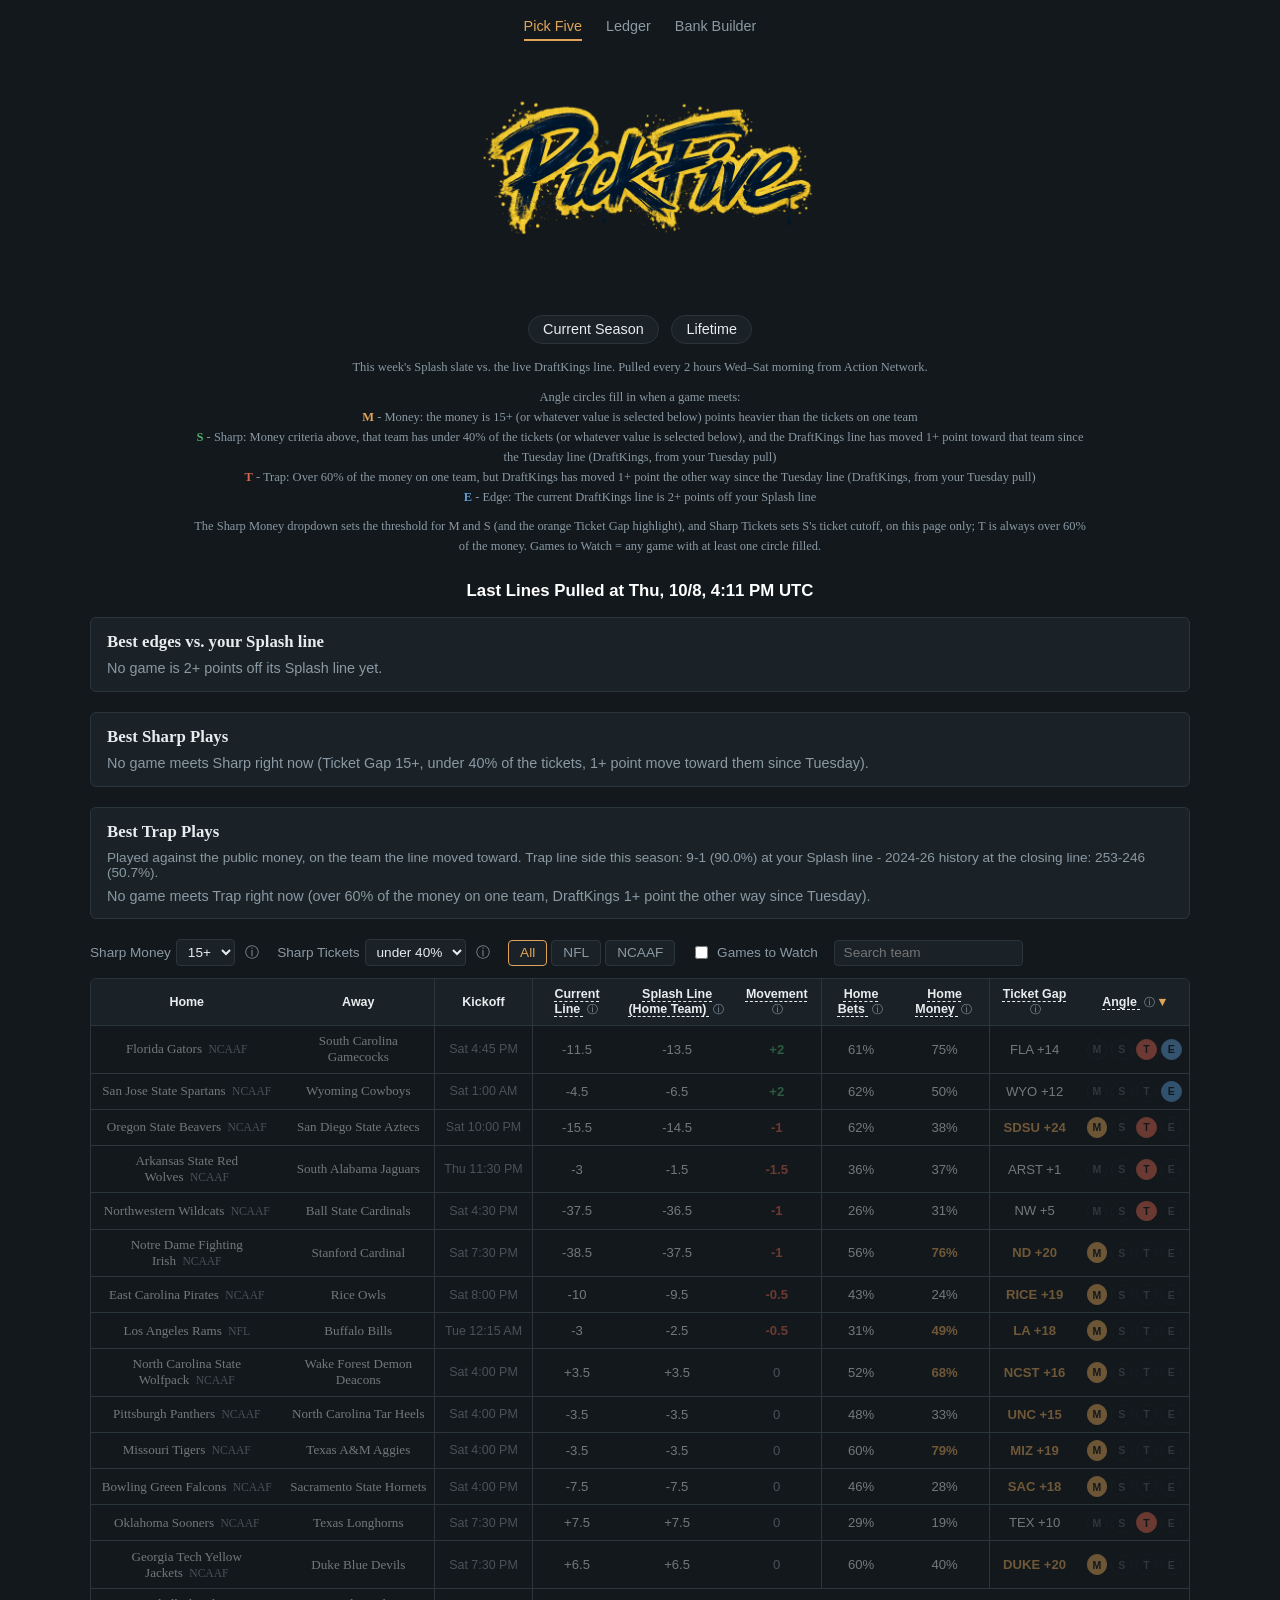
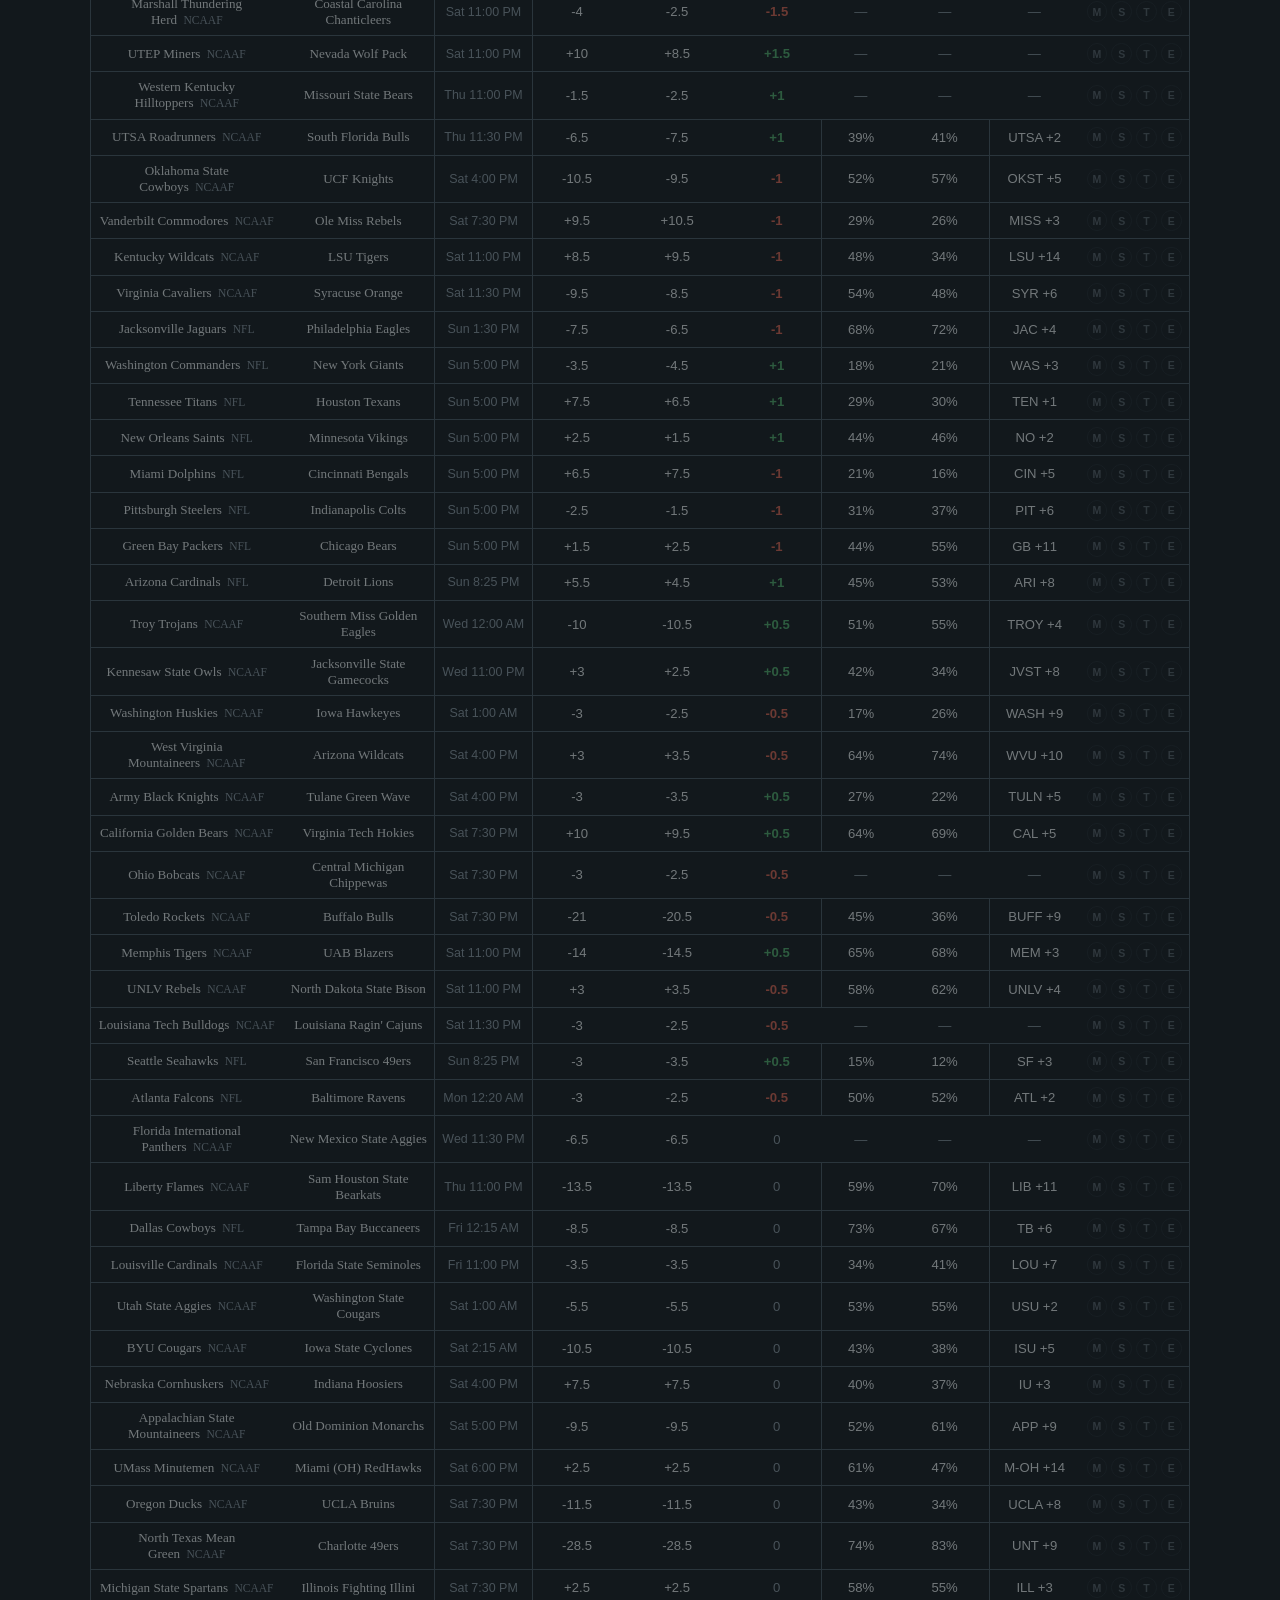
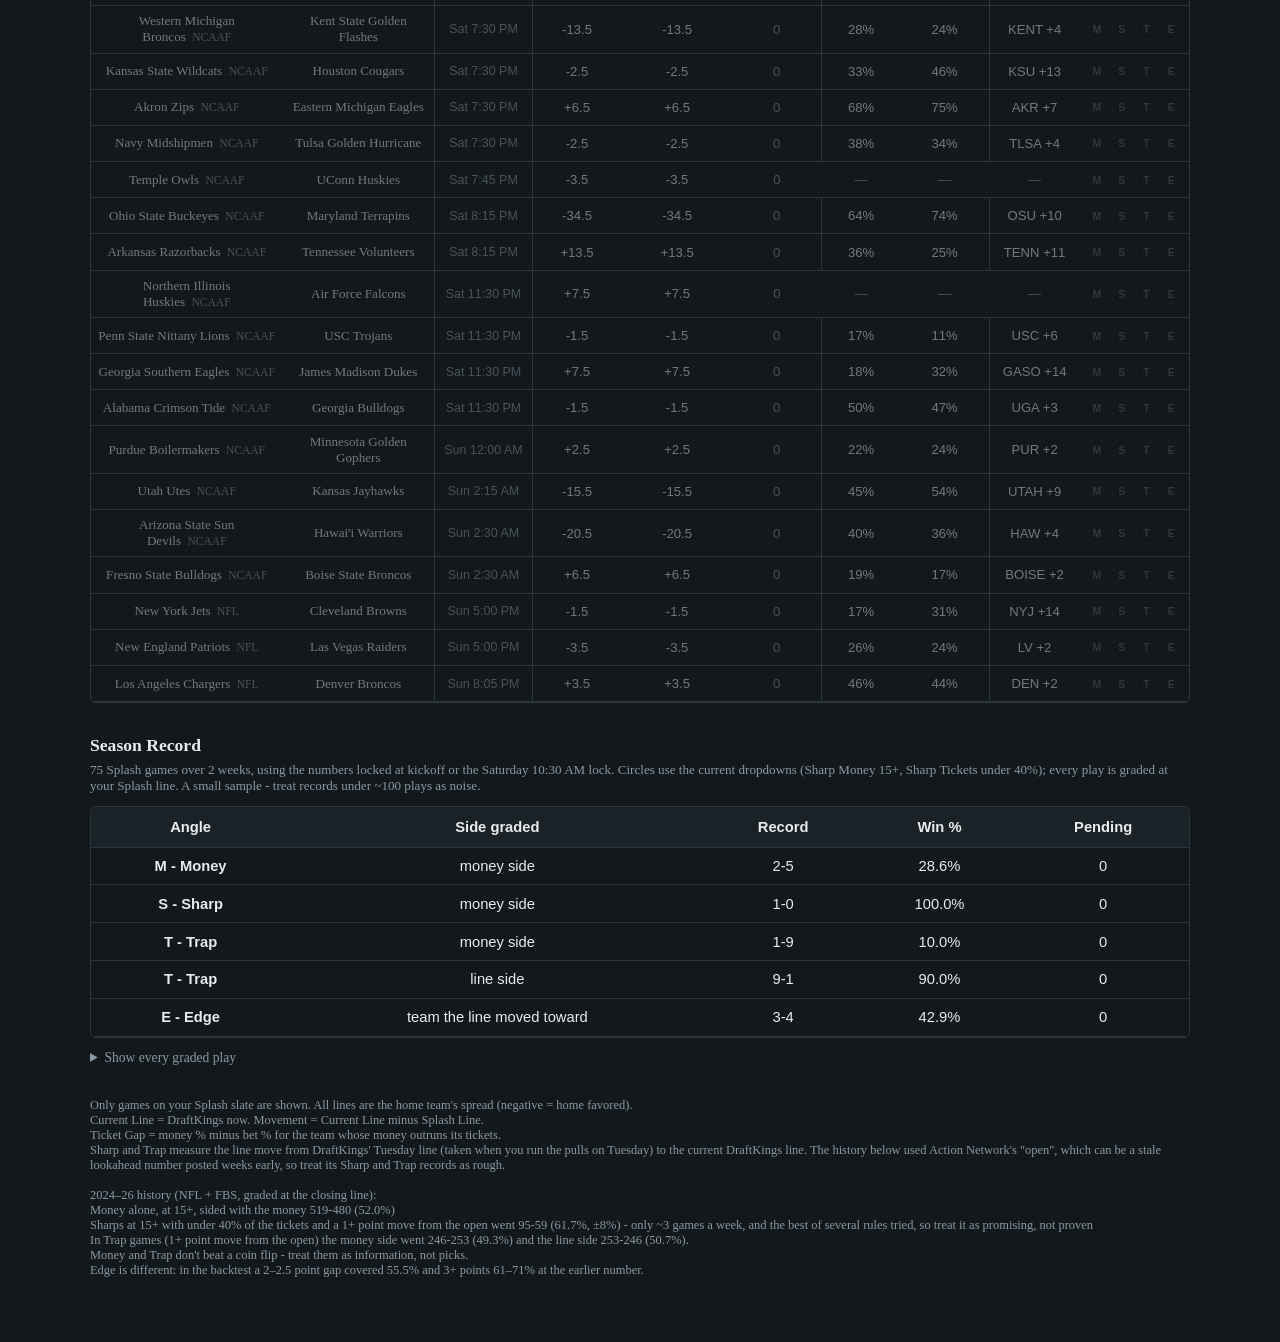
==== commit 1f8c1fbf: "Restore the history footer's 'from the open' wording Co-Authored-By: Claude Opus 5.5 <noreply@anthro" ====
--- a/index.html
+++ b/index.html
@@ -304,7 +304,7 @@
   2024&ndash;26 history (NFL + FBS, graded at the closing line):<br>
   Money alone, at 15+, sided with the money 519-480 (52.0%)<br>
   Sharps at 15+ with under 40% of the tickets and a 1+ point move from the open went 95-59 (61.7%, &plusmn;8%) - only ~3 games a week, and the best of several rules tried, so treat it as promising, not proven<br>
-  In Trap games (1+ point move toward them since Tuesday) the money side went 246-253 (49.3%) and the line side 253-246 (50.7%).<br>
+  In Trap games (1+ point move from the open) the money side went 246-253 (49.3%) and the line side 253-246 (50.7%).<br>
   Money and Trap don't beat a coin flip - treat them as information, not picks.<br>
   Edge is different: in the backtest a 2&ndash;2.5 point gap covered 55.5% and 3+ points 61&ndash;71% at the earlier number.
 </footer>
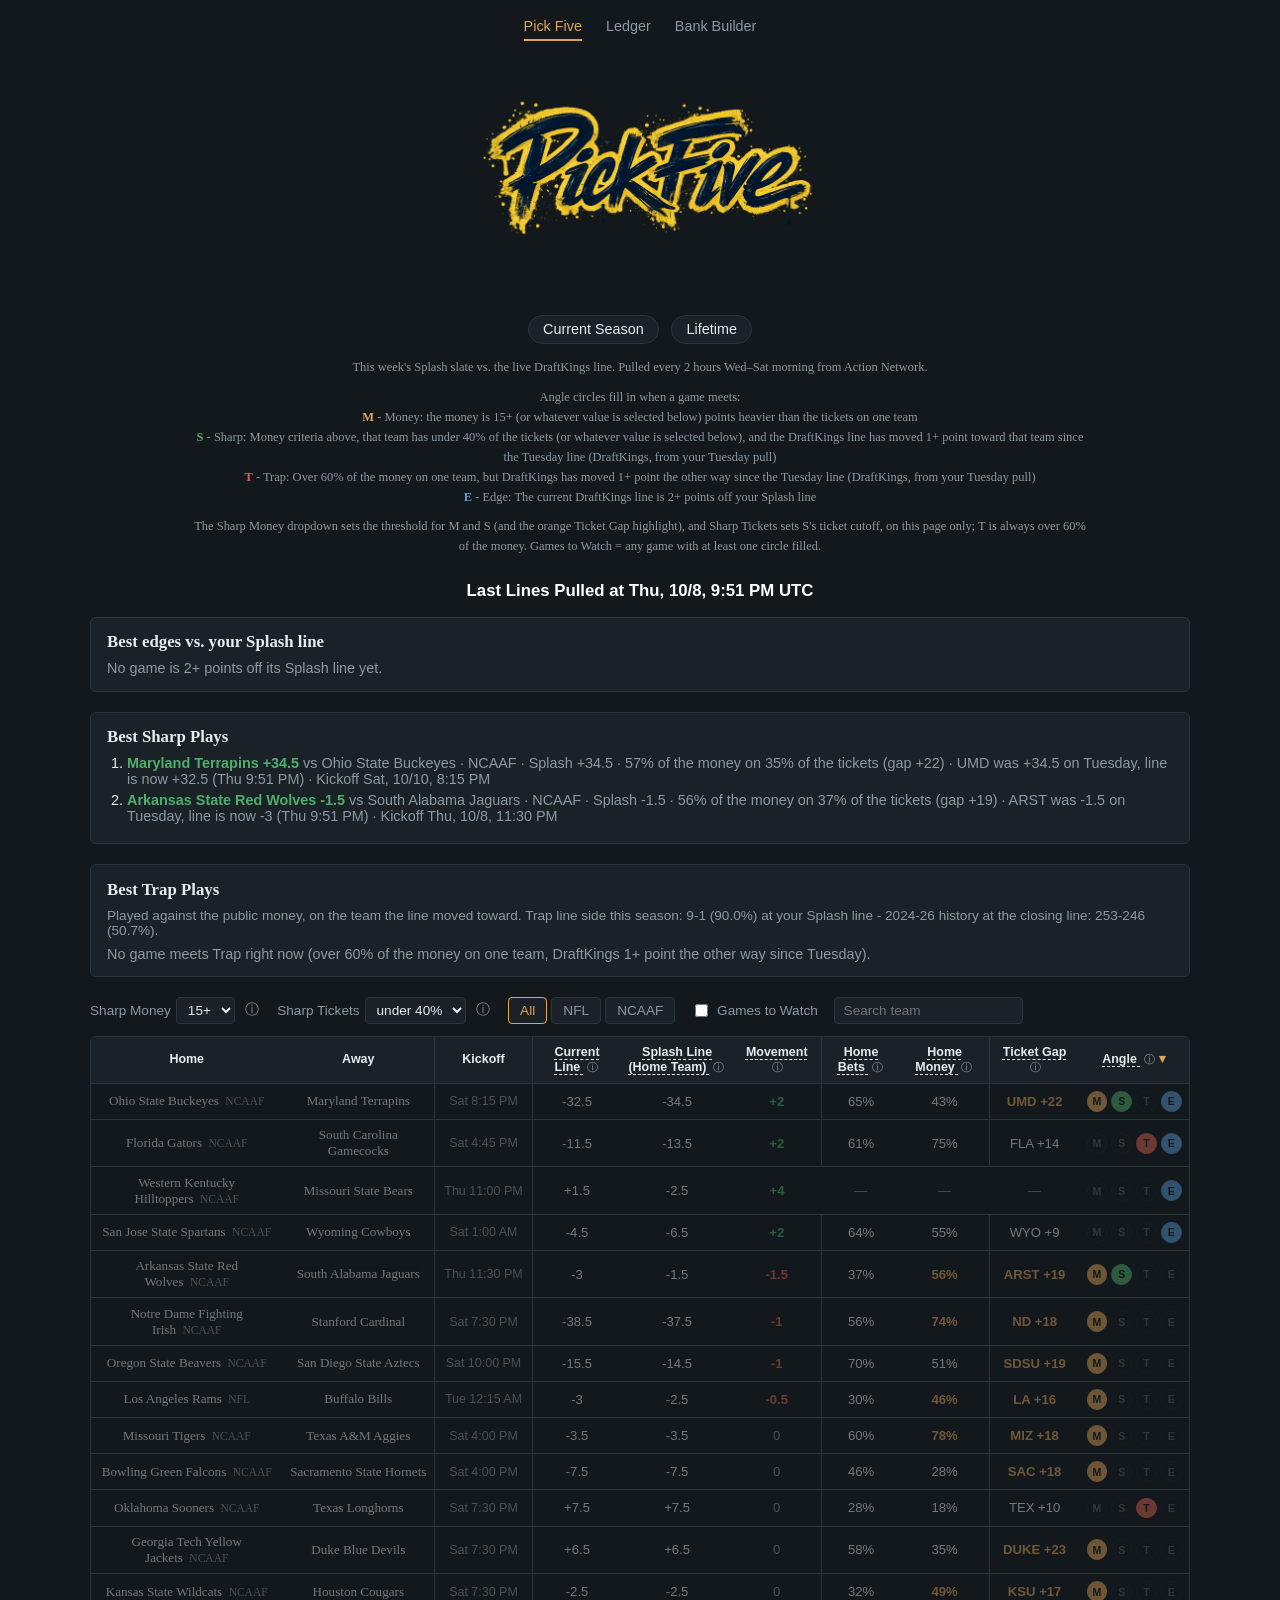
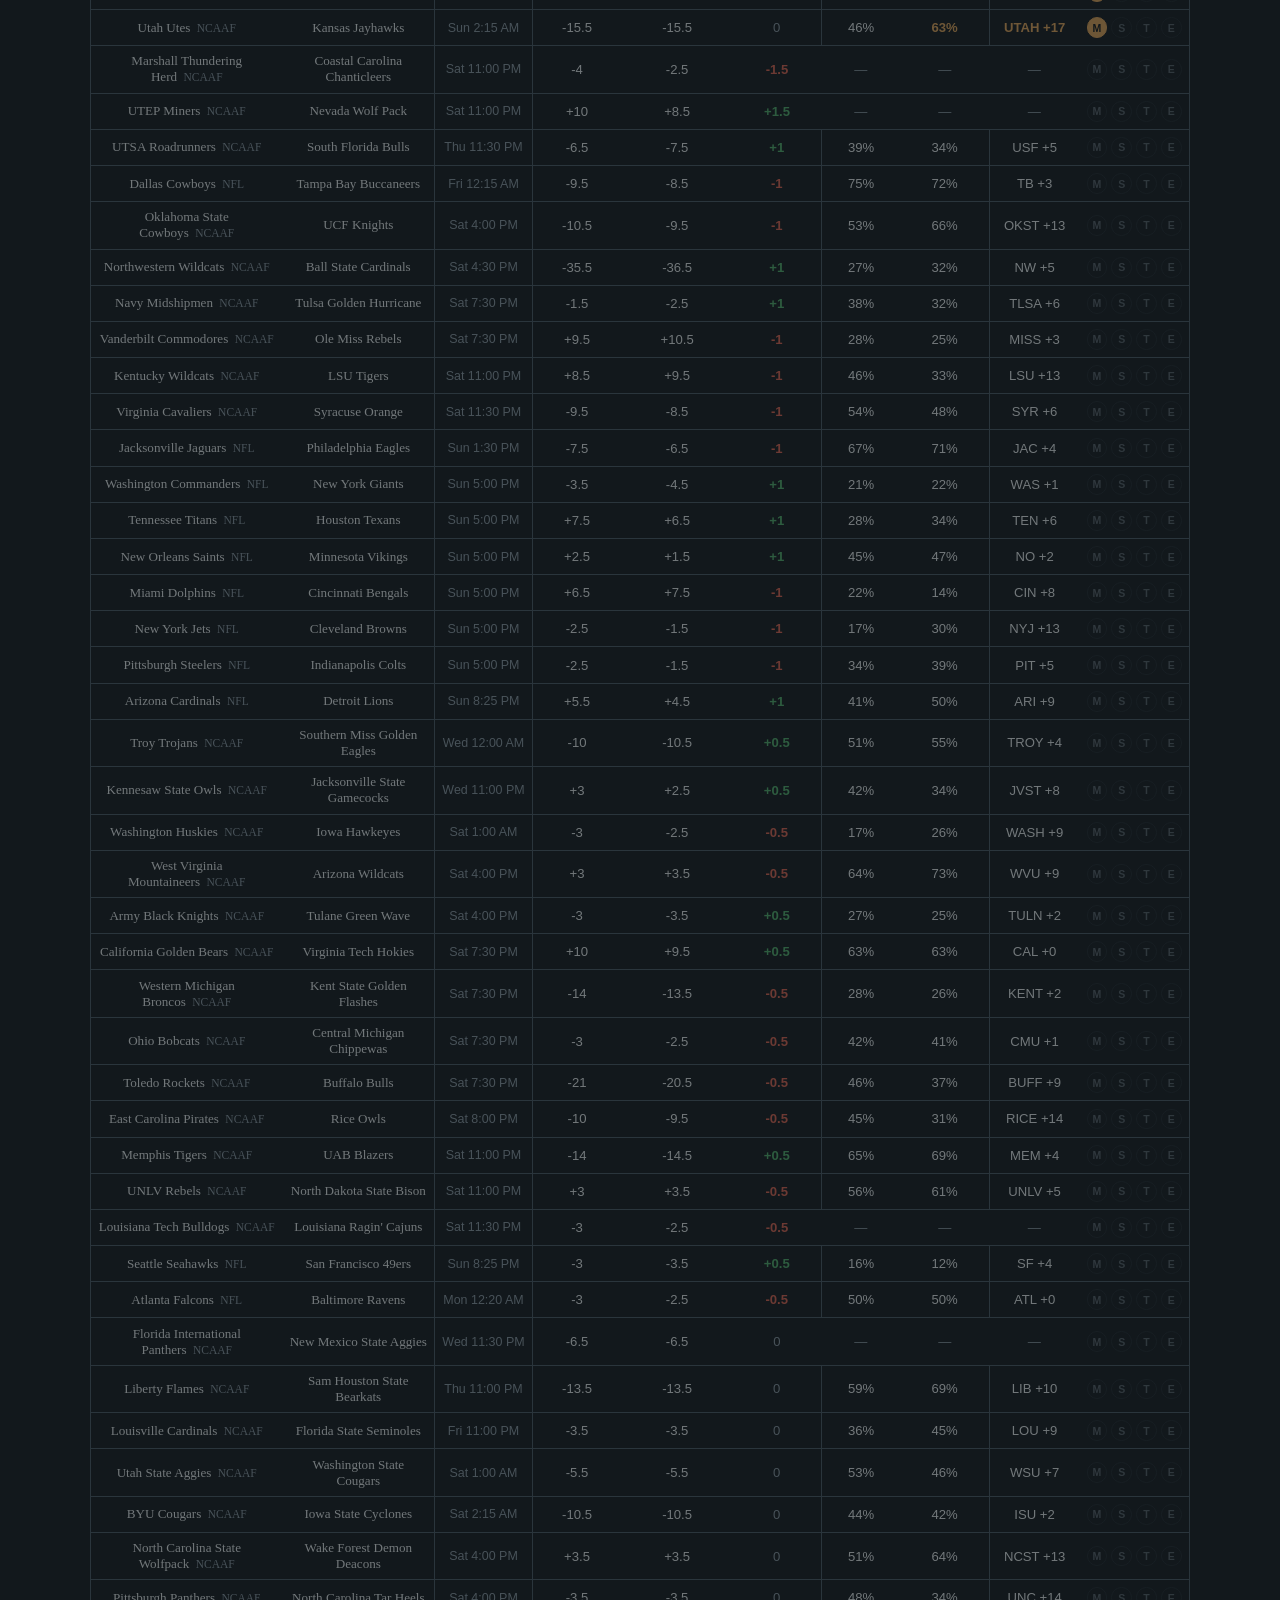
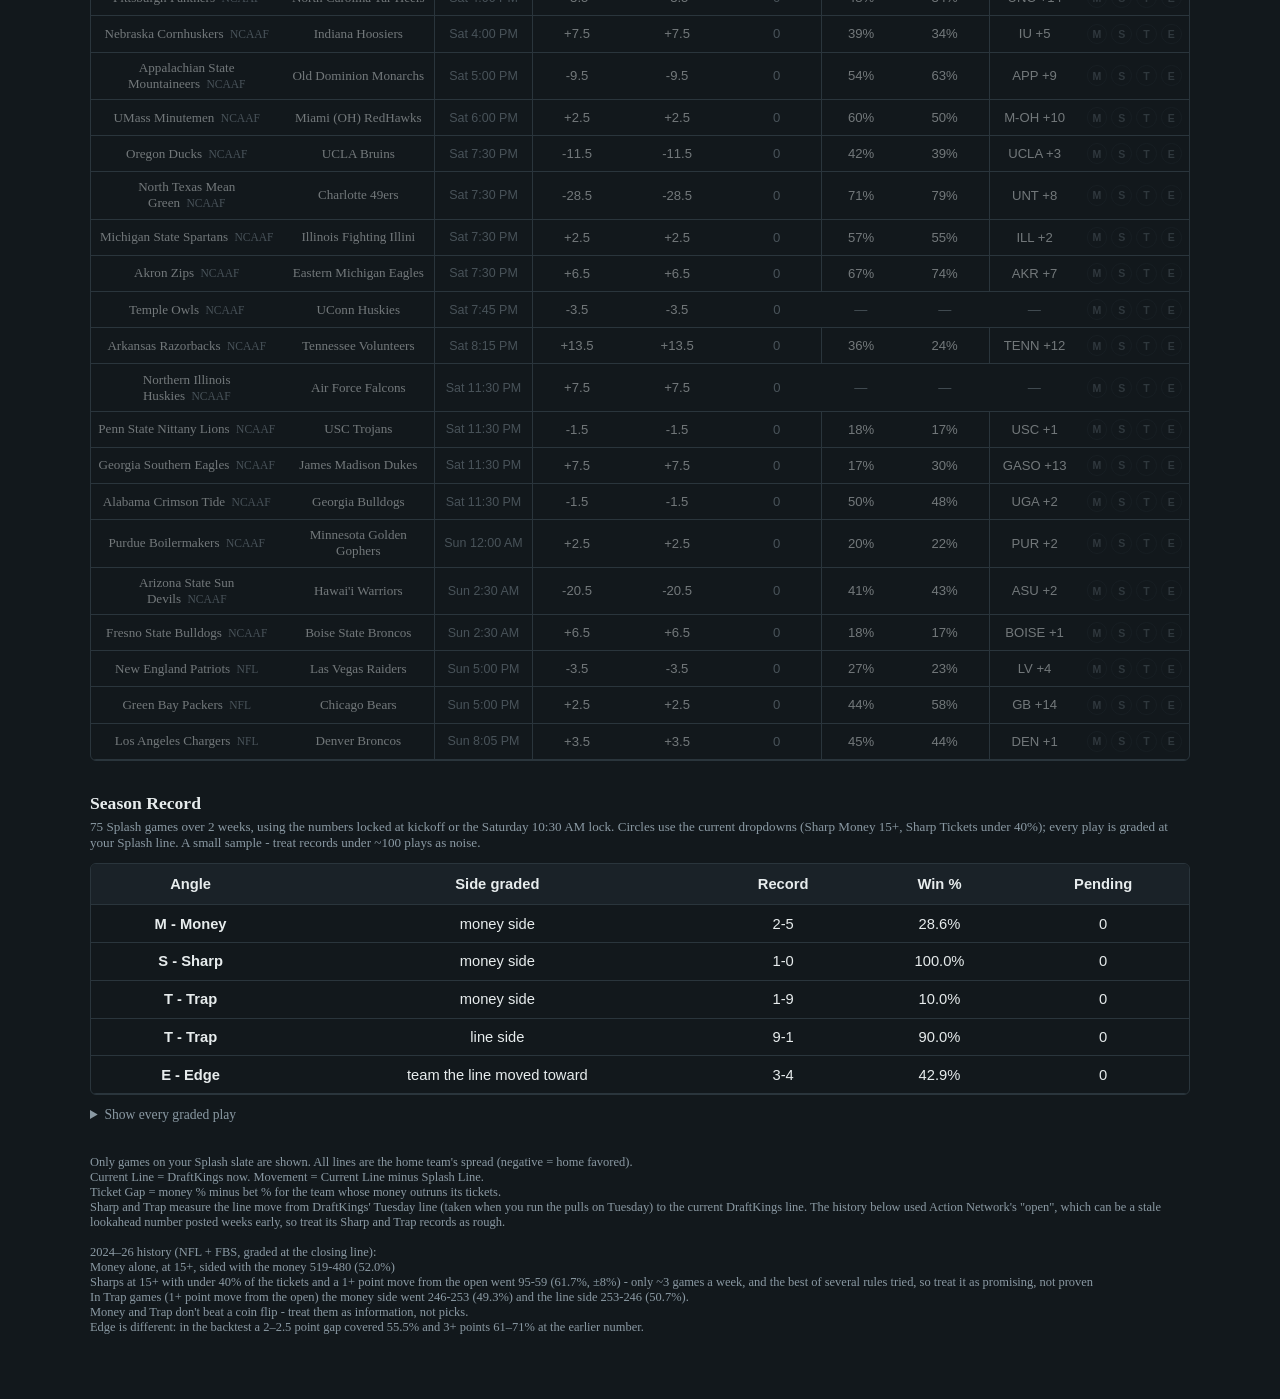
==== commit 96022dc7: "Best Sharp Plays: keep started games, mark W/L/P when final Sharp plays stay in the box after kickof" ====
--- a/index.html
+++ b/index.html
@@ -127,6 +127,9 @@
   .edges .pct { color: var(--up); font-weight: 600; }
   .edges .none { color: var(--muted); margin: 0; }
   #sharps .pick { color: var(--up); }
+  .result { display: inline-block; min-width: 1.4rem; text-align: center; font-weight: 700; border-radius: 4px; padding: 0 0.3rem; margin-right: 0.35rem; }
+  .result.W { background: var(--up); color: var(--bg); } .result.L { background: var(--down); color: var(--bg); }
+  .result.P { background: var(--line); color: var(--text); }
   #traps .pick { color: var(--down); }
   #traps-record { margin: 0 0 0.5rem; font-size: 0.85rem; }
 
@@ -595,16 +598,26 @@
 
   // Sharp games under the current dropdowns, biggest Ticket Gap first
   function renderSharps(rows, threshold, ticketCut) {
+    // Started games stay in the box (their numbers are frozen at kickoff or the
+    // Saturday lock) and get a W/L/P at the Splash line once a pull brings the final.
     const best = rows
-      .filter((r) => !r.started && r.sharpInfo)
+      .filter((r) => r.sharpInfo)
       .sort((a, b) => b.sharpInfo.gap - a.sharpInfo.gap || b.sharpInfo.move - a.sharpInfo.move);
     document.getElementById("sharps-list").innerHTML = best
       .map((r) => {
         const s = r.sharpInfo;
         const team = s.side === "home" ? r.home : r.away, opp = s.side === "home" ? r.away : r.home;
-        return `<li><span class="pick">${esc(team)} ${fmtSpread(s.splashLine)}</span>
+        const final = r.status === "complete" && r.home_score !== null && r.home_score !== undefined && s.splashLine !== null;
+        let badge = "";
+        if (final) {
+          const margin = (s.side === "home" ? r.home_score - r.away_score : r.away_score - r.home_score) + s.splashLine;
+          const res = margin > 0 ? "W" : margin < 0 ? "L" : "P";
+          badge = `<span class="result ${res}" title="Final ${esc(r.away_abbr)} ${r.away_score} - ${esc(r.home_abbr)} ${r.home_score}">${res}</span>`;
+        }
+        const score = final ? ` · Final ${esc(r.away_abbr)} ${r.away_score}-${r.home_score} ${esc(r.home_abbr)}` : "";
+        return `<li>${badge}<span class="pick">${esc(team)} ${fmtSpread(s.splashLine)}</span>
           <span class="meta">vs ${esc(opp)} · ${esc(r.league)} · Splash ${fmtSpread(s.splashLine)} ·
-          ${s.money}% of the money on ${s.tickets}% of the tickets (gap +${s.gap}) · ${esc(s.moveText)} · Kickoff ${fmtKickoff(r.start)}</span></li>`;
+          ${s.money}% of the money on ${s.tickets}% of the tickets (gap +${s.gap}) · ${esc(s.moveText)} · Kickoff ${fmtKickoff(r.start)}${score}</span></li>`;
       })
       .join("");
     const noneEl = document.getElementById("sharps-none");
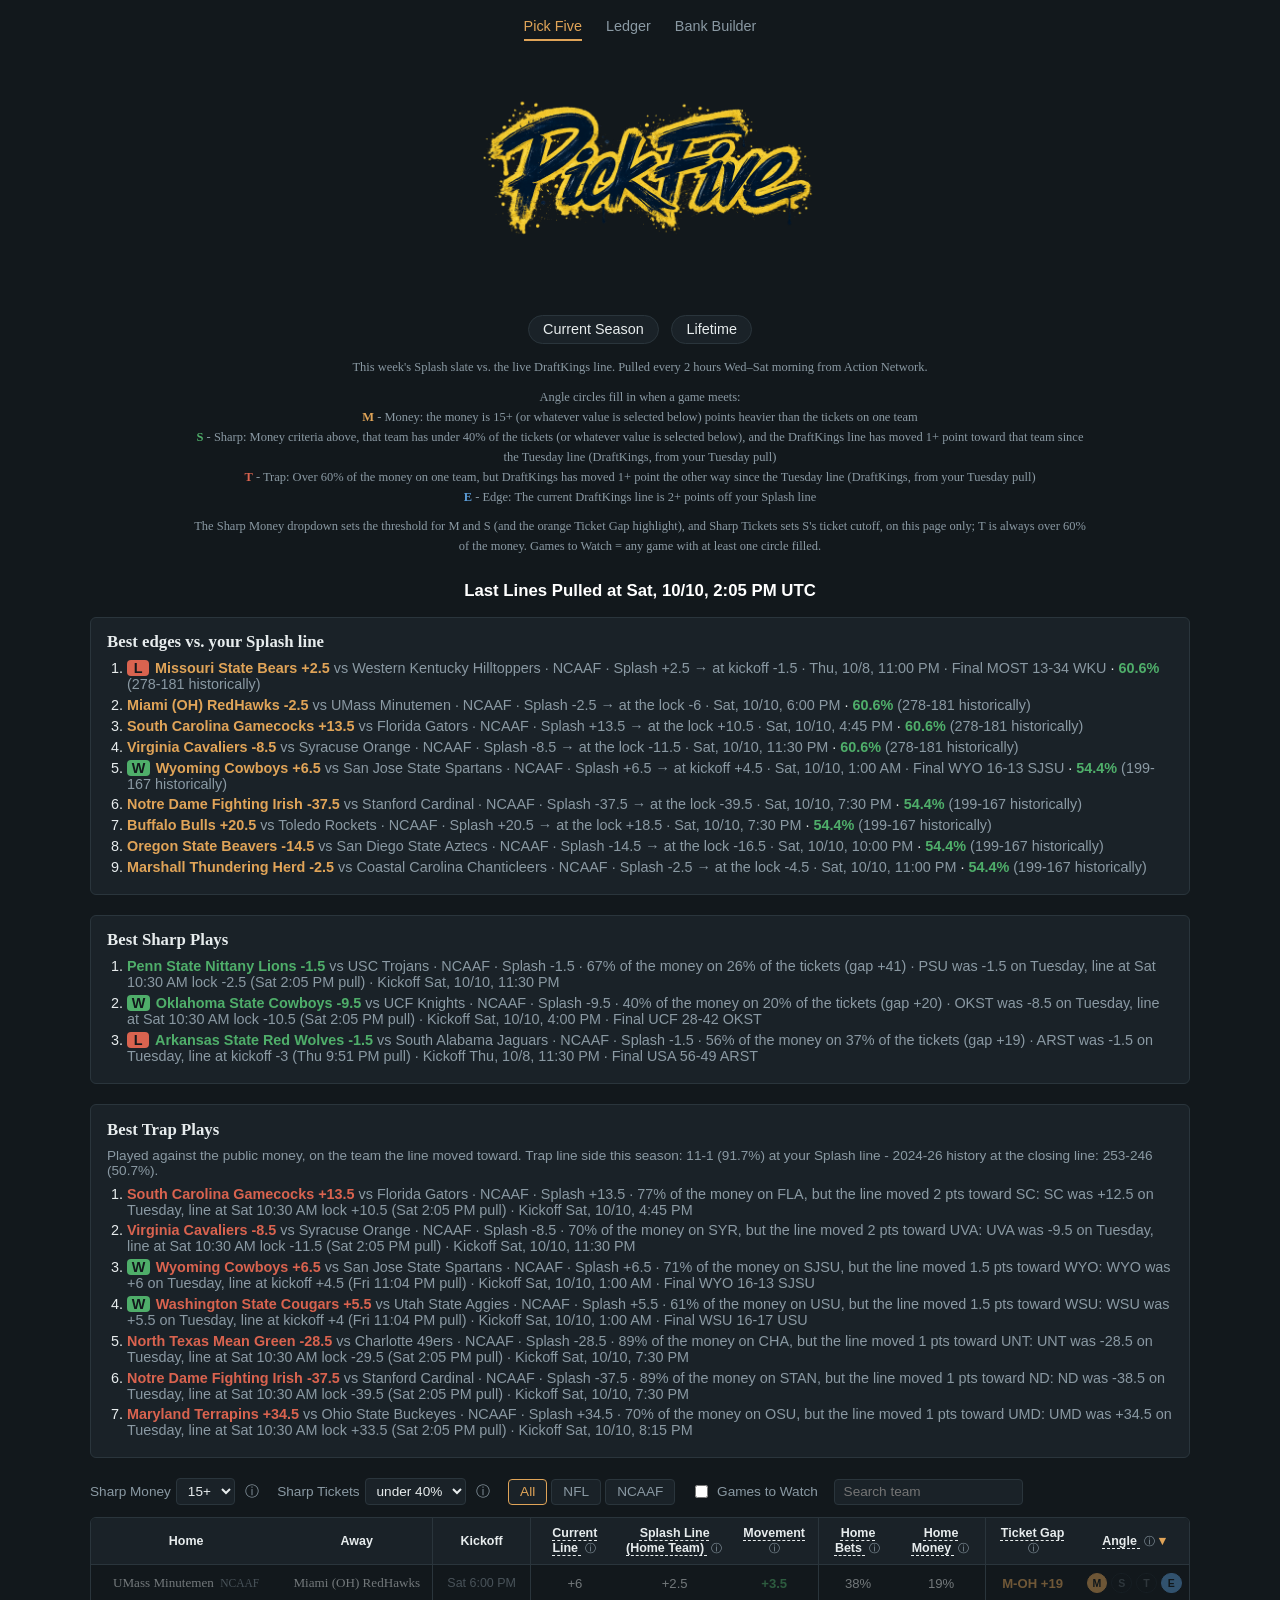
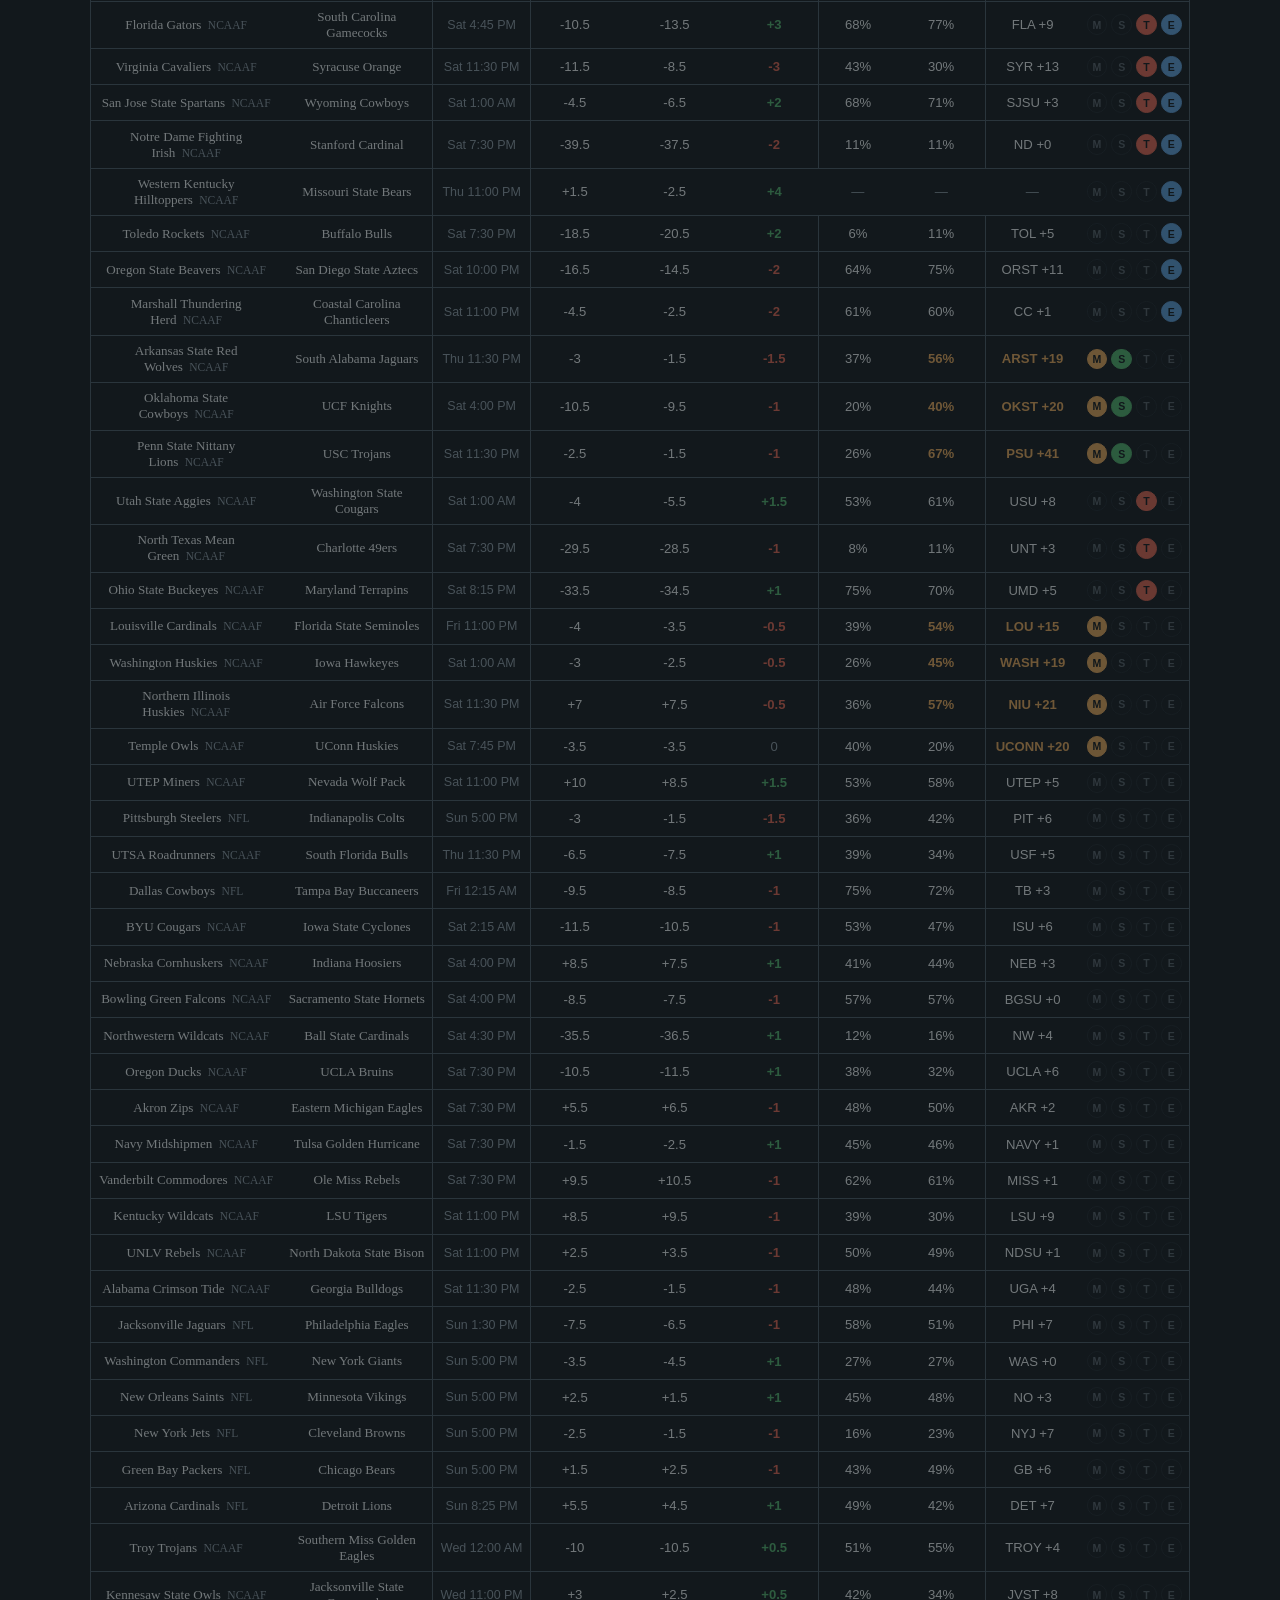
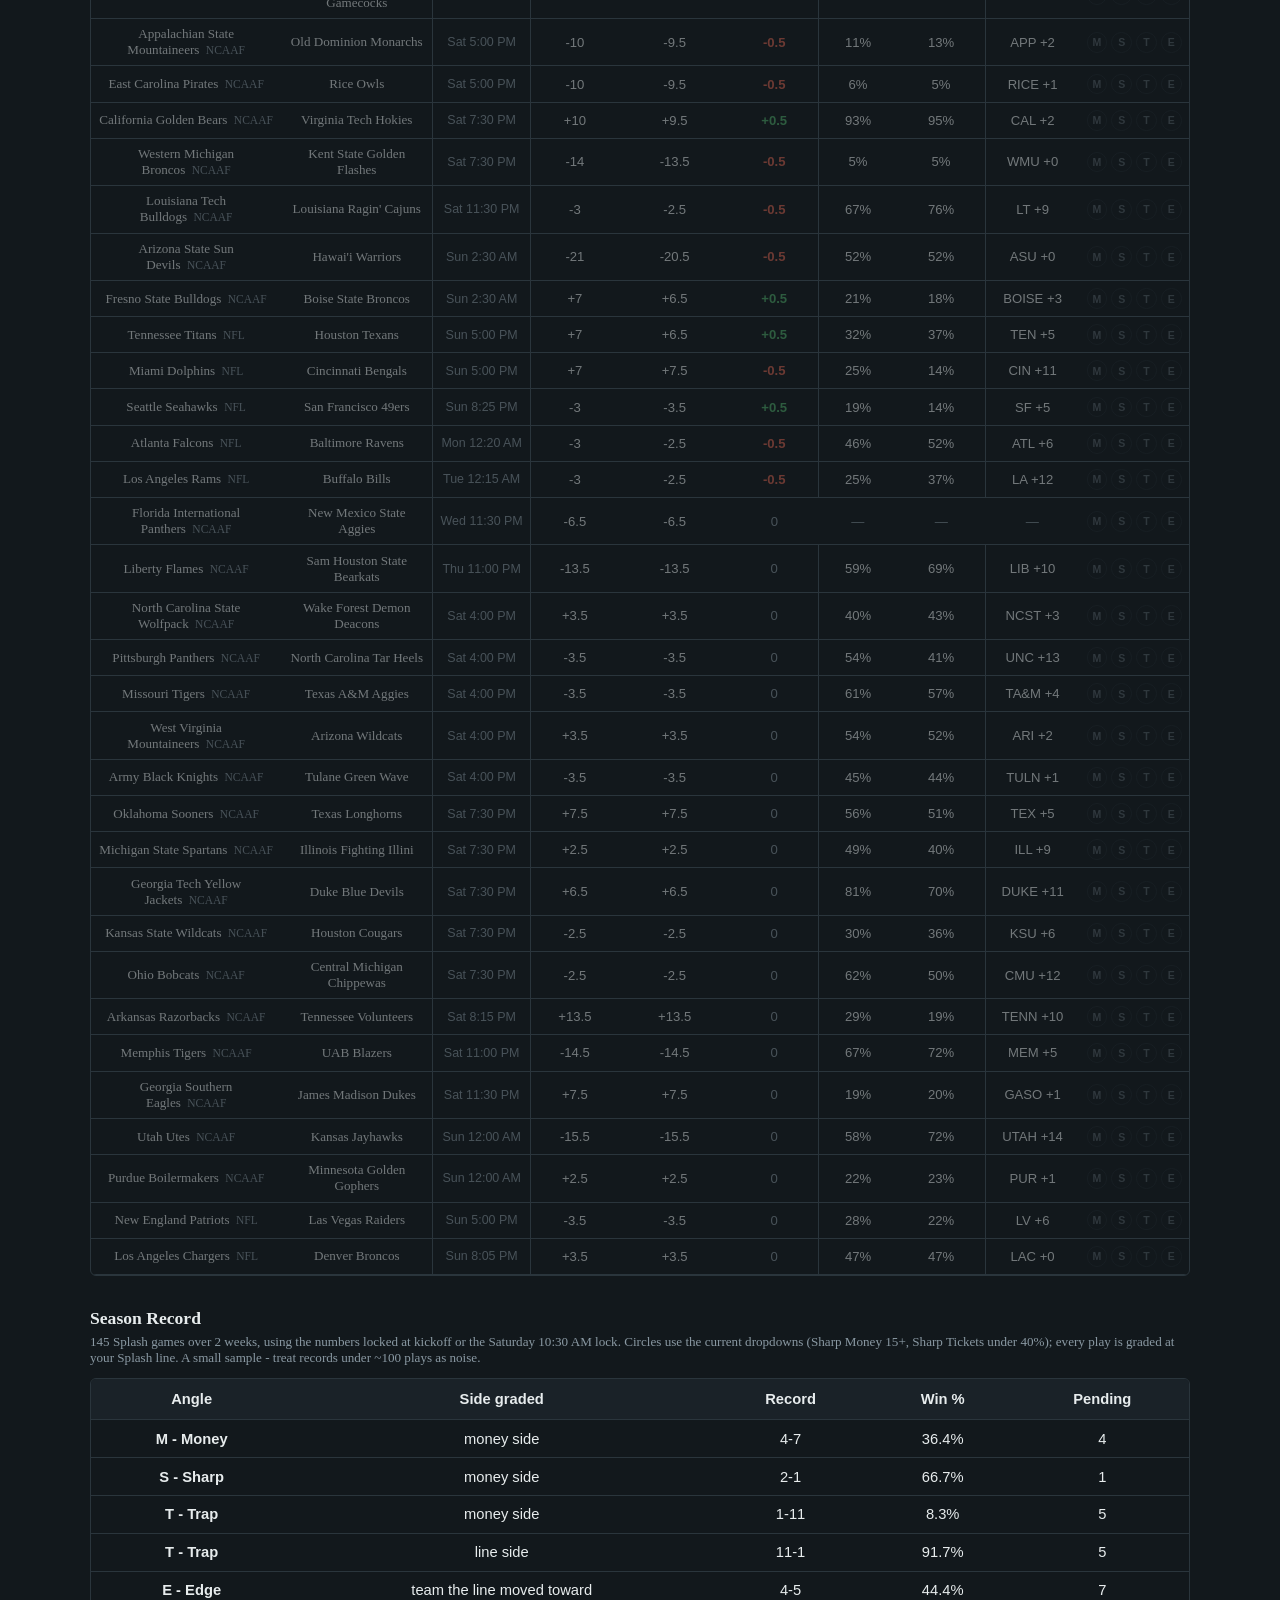
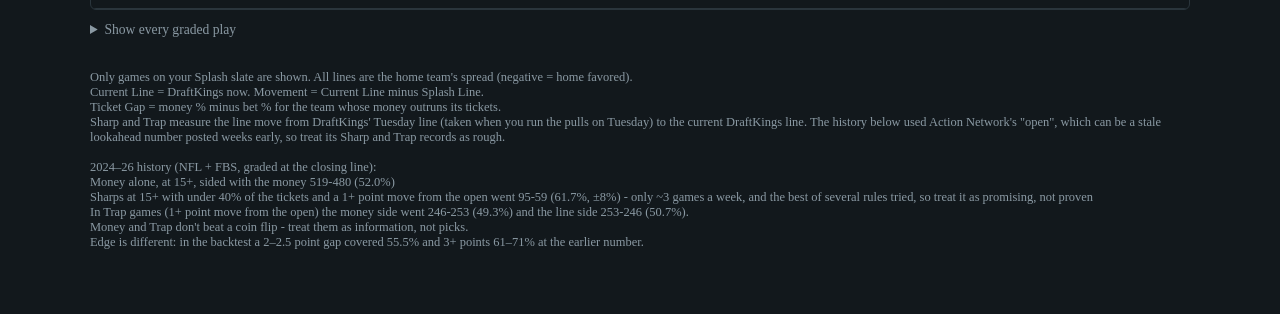
==== commit a8bf39df: "Best edges and Best Trap Plays: keep started games, mark W/L/P Same as Best Sharp Plays: games stay " ====
--- a/index.html
+++ b/index.html
@@ -577,16 +577,32 @@
     return { setRows(next) { rows = next; draw(); } };
   }
 
+  // W/L/P for a pick once its game is final, graded at the given line (the
+  // Splash line for that side). Empty until a pull brings the final score.
+  function gradePick(r, side, line) {
+    if (r.status !== "complete" || r.home_score === null || r.home_score === undefined || line === null || line === undefined) {
+      return { badge: "", score: "" };
+    }
+    const margin = (side === "home" ? r.home_score - r.away_score : r.away_score - r.home_score) + line;
+    const res = margin > 0 ? "W" : margin < 0 ? "L" : "P";
+    const final = `${esc(r.away_abbr)} ${r.away_score}-${r.home_score} ${esc(r.home_abbr)}`;
+    return { badge: `<span class="result ${res}" title="Final ${final}">${res}</span>`, score: ` · Final ${final}` };
+  }
+
+  // Started games stay in all three boxes - their numbers are frozen at kickoff or
+  // the Saturday lock - and get a W/L/P at the Splash line once the final is in.
   function renderEdges(rows) {
     const best = rows
-      .filter((r) => !r.started && r.edgePct !== null && Math.abs(r.move) >= 2)
+      .filter((r) => r.edgePct !== null && Math.abs(r.move) >= 2)
       .sort((a, b) => b.edgePct - a.edgePct || Math.abs(b.move) - Math.abs(a.move));
     document.getElementById("edges-list").innerHTML = best
-      .map(
-        (r) => `<li><span class="pick">${esc(r.moveTeam)} ${fmtSpread(r.lockLine)}</span>
-          <span class="meta">vs ${esc(r.moveSide === "home" ? r.away : r.home)} · ${esc(r.league)} · ${r.lockSrc} ${fmtSpread(r.lockLine)} → now ${fmtSpread(r.moveSide === "home" ? r.line : -r.line)} · ${fmtKickoff(r.start)}</span>
-          · <span class="pct">${r.edgePct}%</span> <span class="meta">(${r.edgeRec} historically)</span></li>`
-      )
+      .map((r) => {
+        const g = gradePick(r, r.moveSide, r.lockLine);
+        const when = !r.frozen_at ? "now" : r.frozen_for === "lock" ? "at the lock" : "at kickoff";
+        return `<li>${g.badge}<span class="pick">${esc(r.moveTeam)} ${fmtSpread(r.lockLine)}</span>
+          <span class="meta">vs ${esc(r.moveSide === "home" ? r.away : r.home)} · ${esc(r.league)} · ${r.lockSrc} ${fmtSpread(r.lockLine)} → ${when} ${fmtSpread(r.moveSide === "home" ? r.line : -r.line)} · ${fmtKickoff(r.start)}${g.score}</span>
+          · <span class="pct">${r.edgePct}%</span> <span class="meta">(${r.edgeRec} historically)</span></li>`;
+      })
       .join("");
     const noneEl = document.getElementById("edges-none");
     noneEl.textContent = rows.some((r) => r.splash_line !== null && r.splash_line !== undefined)
@@ -607,14 +623,7 @@
       .map((r) => {
         const s = r.sharpInfo;
         const team = s.side === "home" ? r.home : r.away, opp = s.side === "home" ? r.away : r.home;
-        const final = r.status === "complete" && r.home_score !== null && r.home_score !== undefined && s.splashLine !== null;
-        let badge = "";
-        if (final) {
-          const margin = (s.side === "home" ? r.home_score - r.away_score : r.away_score - r.home_score) + s.splashLine;
-          const res = margin > 0 ? "W" : margin < 0 ? "L" : "P";
-          badge = `<span class="result ${res}" title="Final ${esc(r.away_abbr)} ${r.away_score} - ${esc(r.home_abbr)} ${r.home_score}">${res}</span>`;
-        }
-        const score = final ? ` · Final ${esc(r.away_abbr)} ${r.away_score}-${r.home_score} ${esc(r.home_abbr)}` : "";
+        const { badge, score } = gradePick(r, s.side, s.splashLine);
         return `<li>${badge}<span class="pick">${esc(team)} ${fmtSpread(s.splashLine)}</span>
           <span class="meta">vs ${esc(opp)} · ${esc(r.league)} · Splash ${fmtSpread(s.splashLine)} ·
           ${s.money}% of the money on ${s.tickets}% of the tickets (gap +${s.gap}) · ${esc(s.moveText)} · Kickoff ${fmtKickoff(r.start)}${score}</span></li>`;
@@ -630,15 +639,16 @@
   // the public money) - the side the Season Record has on top so far.
   function renderTraps(rows, tally) {
     const best = rows
-      .filter((r) => !r.started && r.trapInfo)
+      .filter((r) => r.trapInfo)
       .sort((a, b) => b.trapInfo.move - a.trapInfo.move || b.trapInfo.publicMoney - a.trapInfo.publicMoney);
     document.getElementById("traps-list").innerHTML = best
       .map((r) => {
         const t = r.trapInfo;
         const team = t.side === "home" ? r.home : r.away, opp = t.side === "home" ? r.away : r.home;
-        return `<li><span class="pick">${esc(team)} ${fmtSpread(t.splashLine)}</span>
+        const g = gradePick(r, t.side, t.splashLine);
+        return `<li>${g.badge}<span class="pick">${esc(team)} ${fmtSpread(t.splashLine)}</span>
           <span class="meta">vs ${esc(opp)} · ${esc(r.league)} · Splash ${fmtSpread(t.splashLine)} ·
-          ${t.publicMoney}% of the money on ${esc(t.publicAbbr)}, but the line moved ${t.move} pts toward ${esc(t.abbr)}: ${esc(t.moveText)} · Kickoff ${fmtKickoff(r.start)}</span></li>`;
+          ${t.publicMoney}% of the money on ${esc(t.publicAbbr)}, but the line moved ${t.move} pts toward ${esc(t.abbr)}: ${esc(t.moveText)} · Kickoff ${fmtKickoff(r.start)}${g.score}</span></li>`;
       })
       .join("");
     const lt = (tally && tally.trapL) || { w: 0, l: 0, p: 0 };
@@ -753,7 +763,10 @@
     const slate = current.games.filter((g) => g.splash_line !== null && g.splash_line !== undefined);
     pulledAtLabel = fmtDayTime(current.pulled_at);
     const lastPulled = document.getElementById("last-pulled");
-    lastPulled.textContent = "Last Lines Pulled at " + new Date(current.pulled_at).toLocaleString(undefined, {
+    // After the Saturday lock, later pulls only bring scores: show the last pull
+    // whose lines are on the page (the one each locked game was frozen at).
+    const lockedAt = slate.filter((g) => g.frozen_for === "lock" && g.frozen_at).map((g) => g.frozen_at).sort().pop();
+    lastPulled.textContent = "Last Lines Pulled at " + new Date(lockedAt || current.pulled_at).toLocaleString(undefined, {
       weekday: "short", month: "numeric", day: "numeric", hour: "numeric", minute: "2-digit", timeZoneName: "short",
     });
     lastPulled.hidden = false;
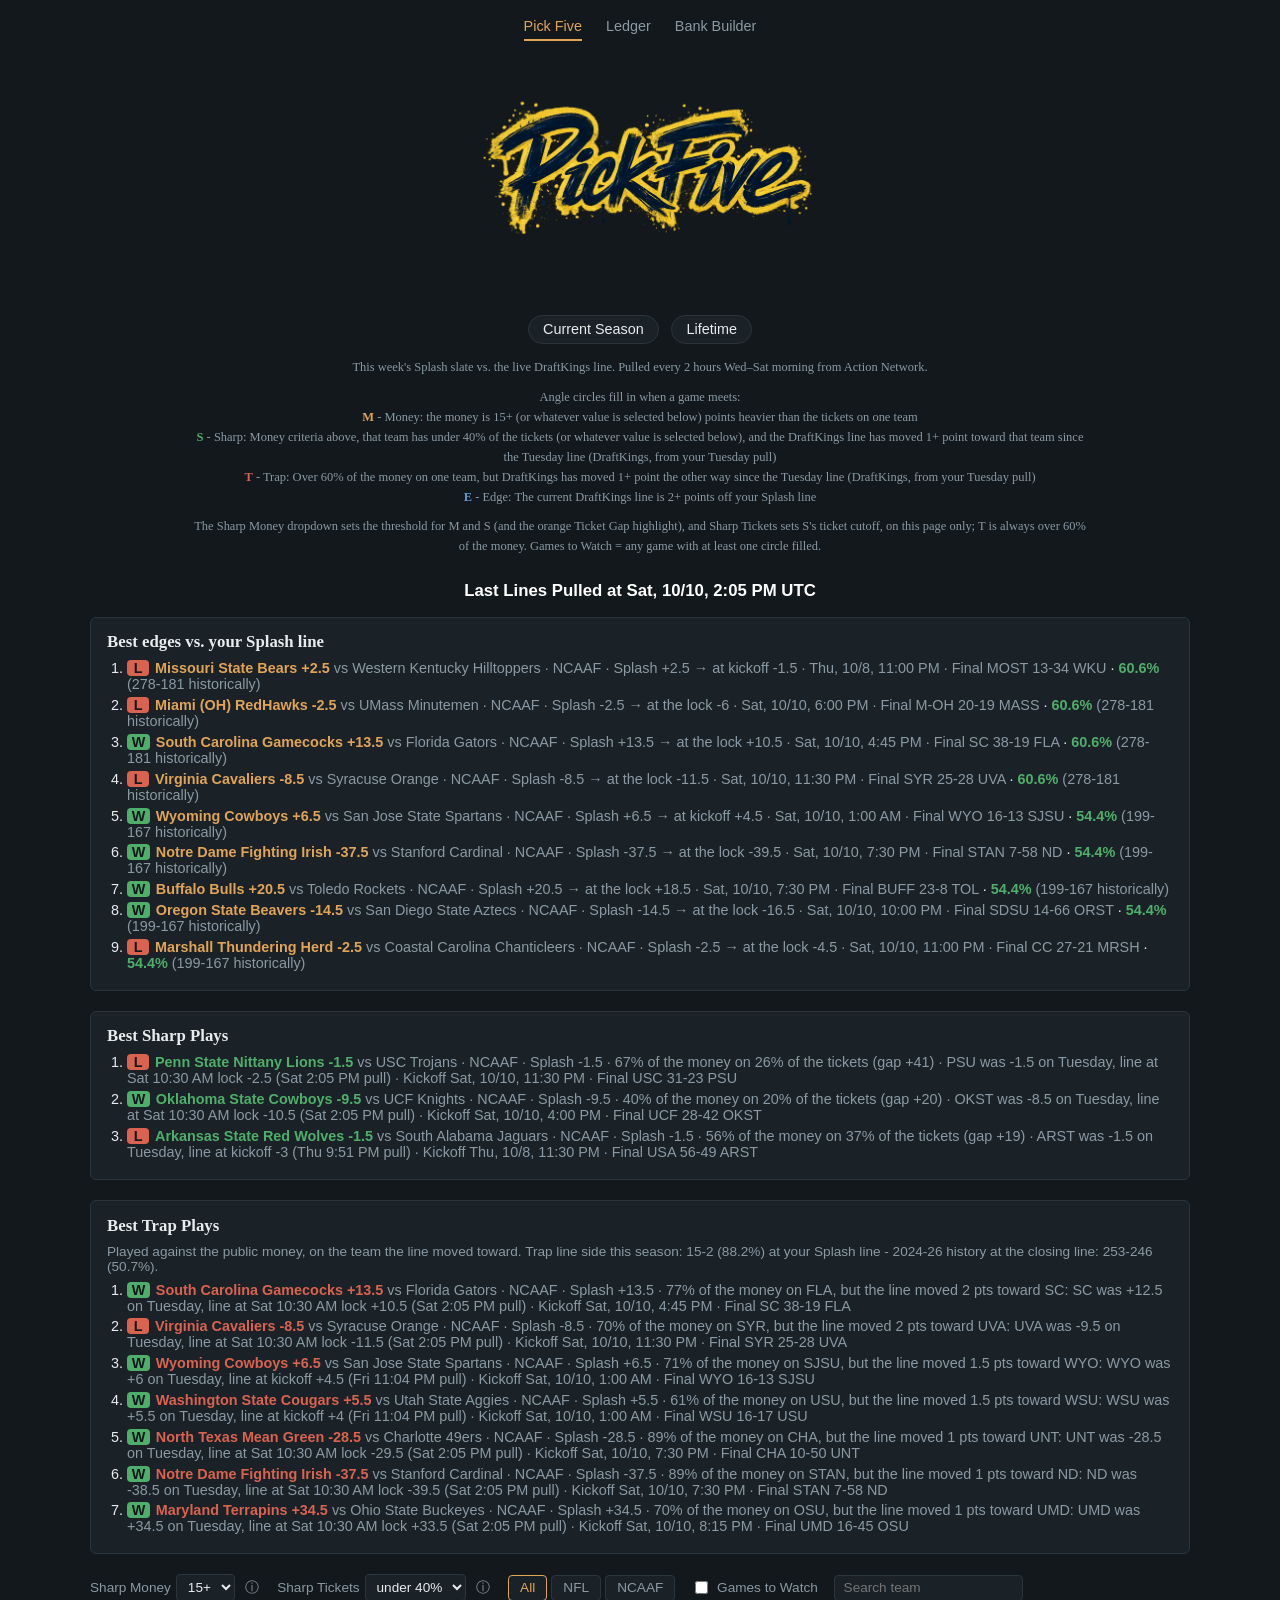
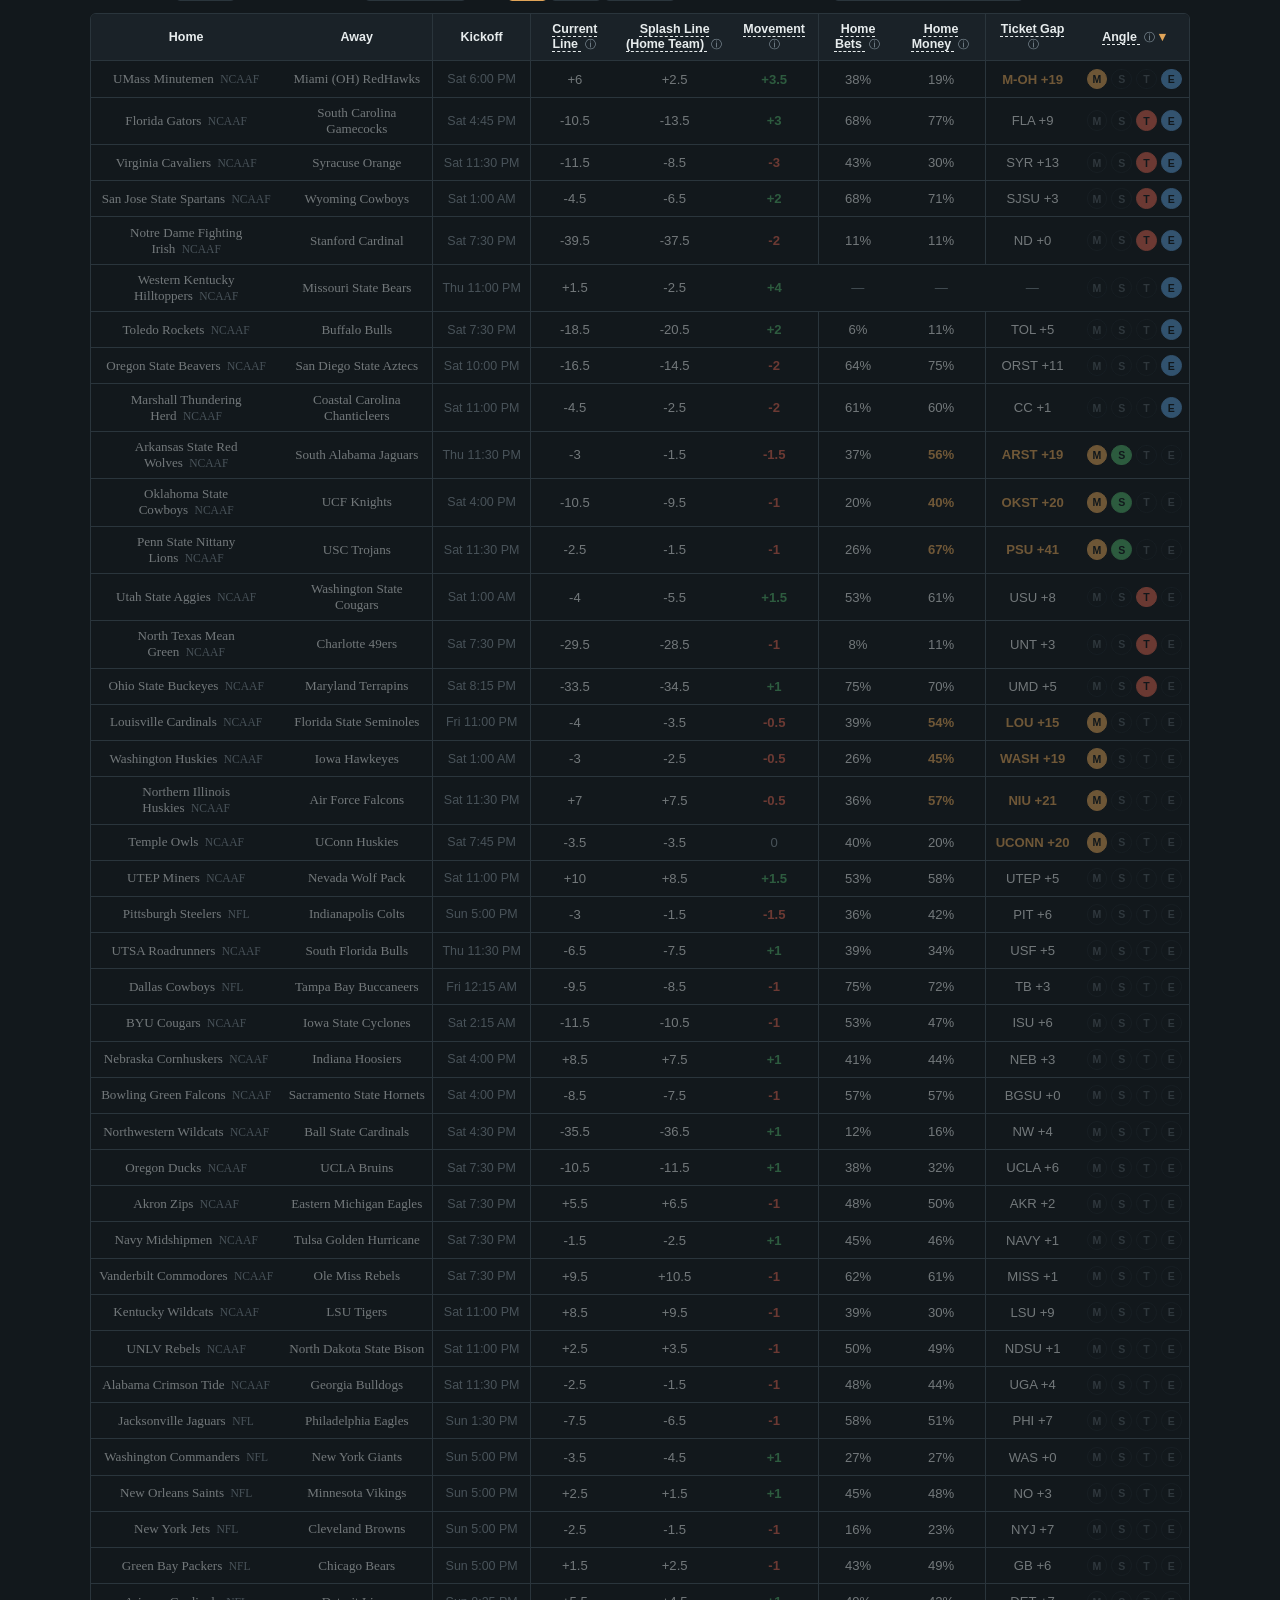
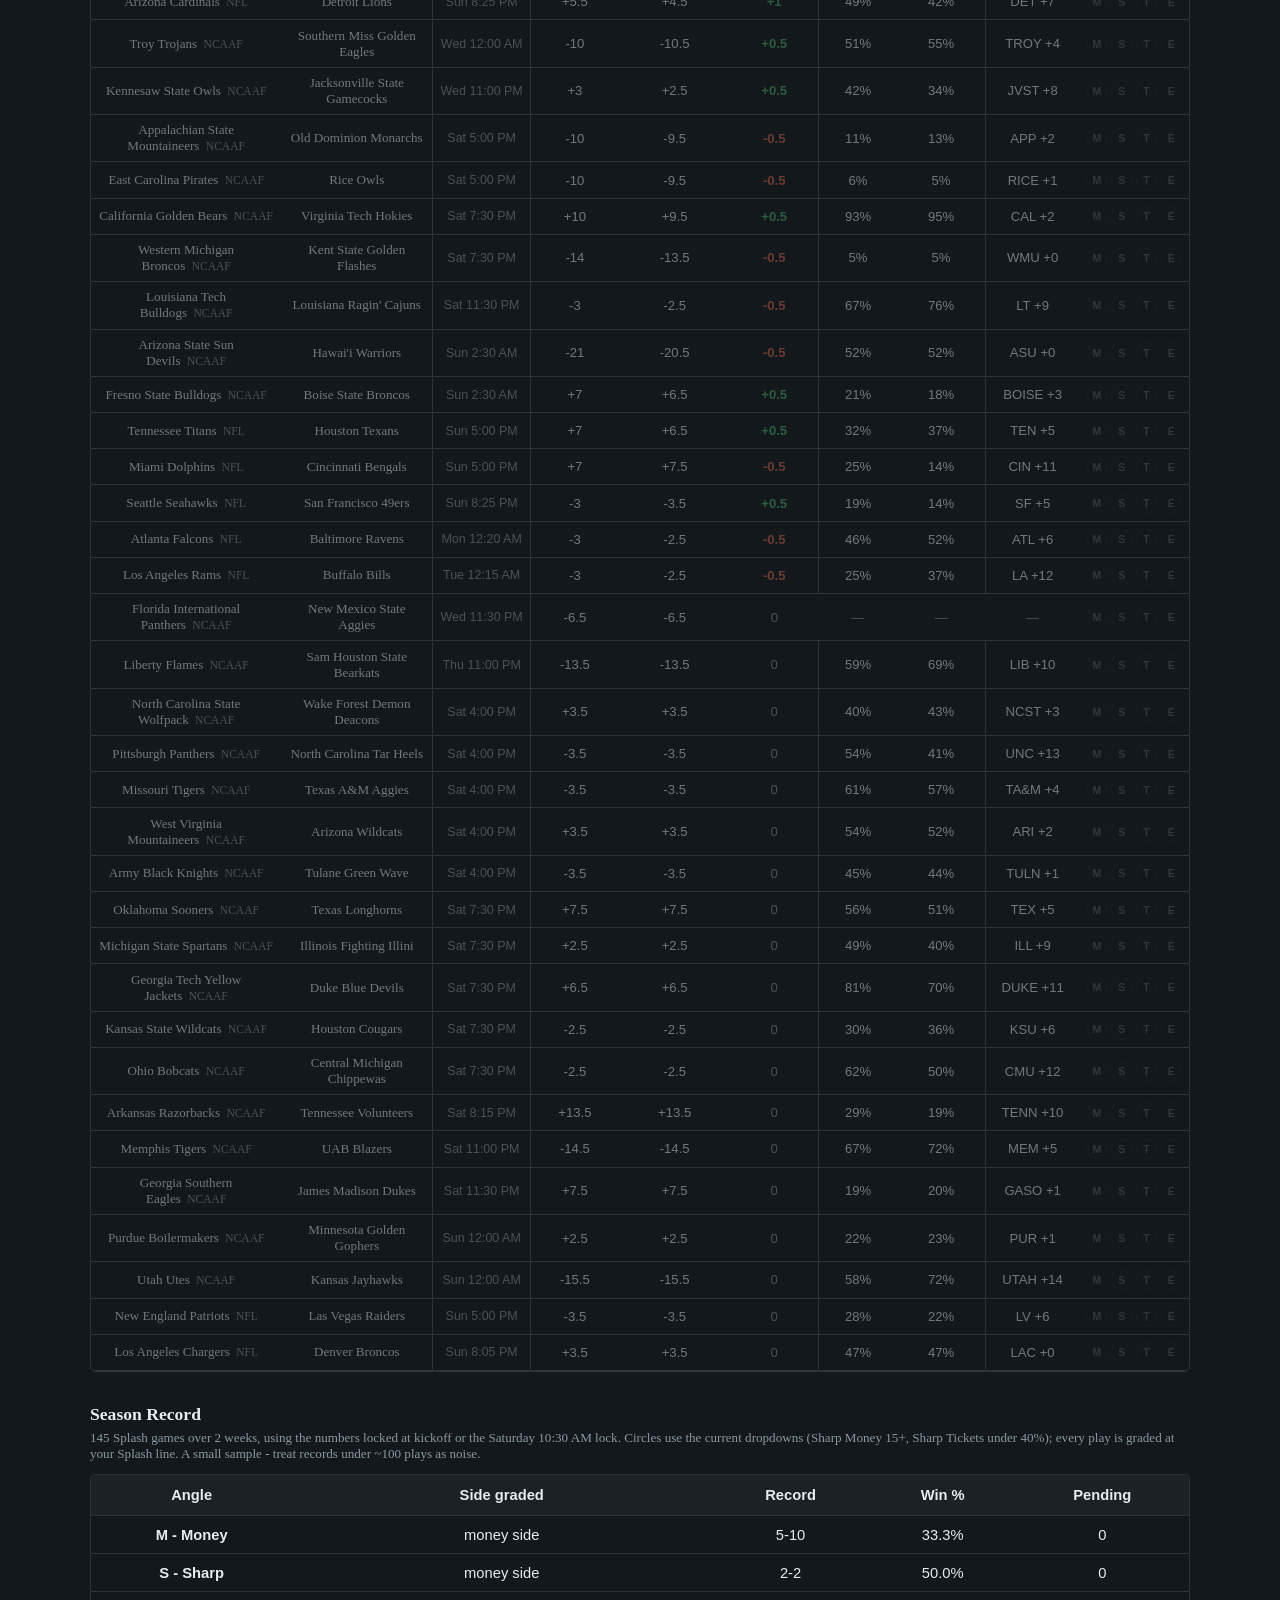
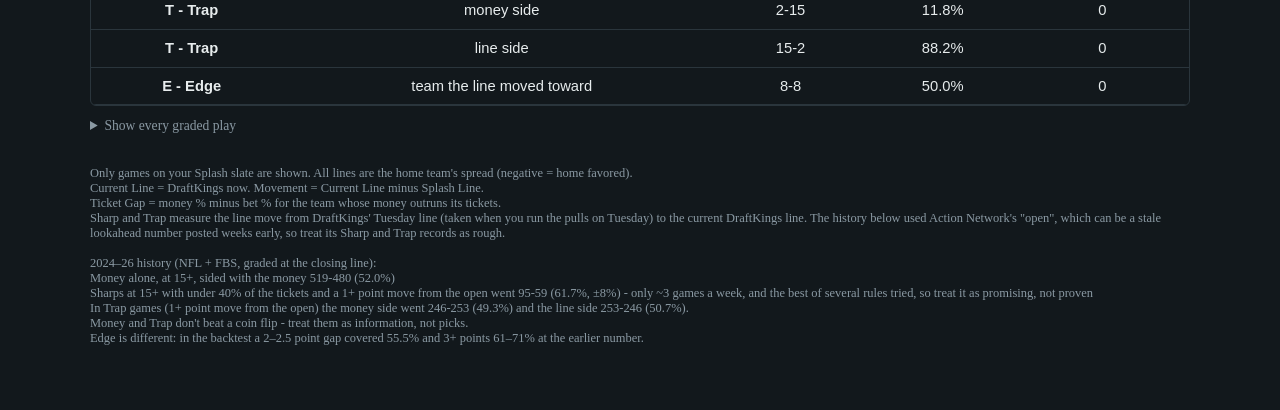
==== commit 1bcadfa2: "Remove Pull Lines workflow Nothing on the site reads its data anymore: Sharp/Trap measure from the T" ====
--- a/index.html
+++ b/index.html
@@ -376,7 +376,7 @@
     const gapSide = !hasSplits ? null : homeGap >= awayGap ? "home" : "away";
     const gap = !hasSplits ? null : Math.max(homeGap, awayGap);
     // Angle circles. Market move = DraftKings now vs DraftKings' Tuesday line (home spread:
-    // negative = moved toward home). tue_line comes from the Tuesday Pull Splits / Pull Lines run.
+    // negative = moved toward home). tue_line comes from the first Pull Splits run on Tuesday.
     // Falls back to DraftKings when the Splash lines came in if a game has no Tuesday line.
     const sgn = (v) => (v > 0 ? "+" : "") + v;
     const hasTue = g.tue_line !== null && g.tue_line !== undefined;
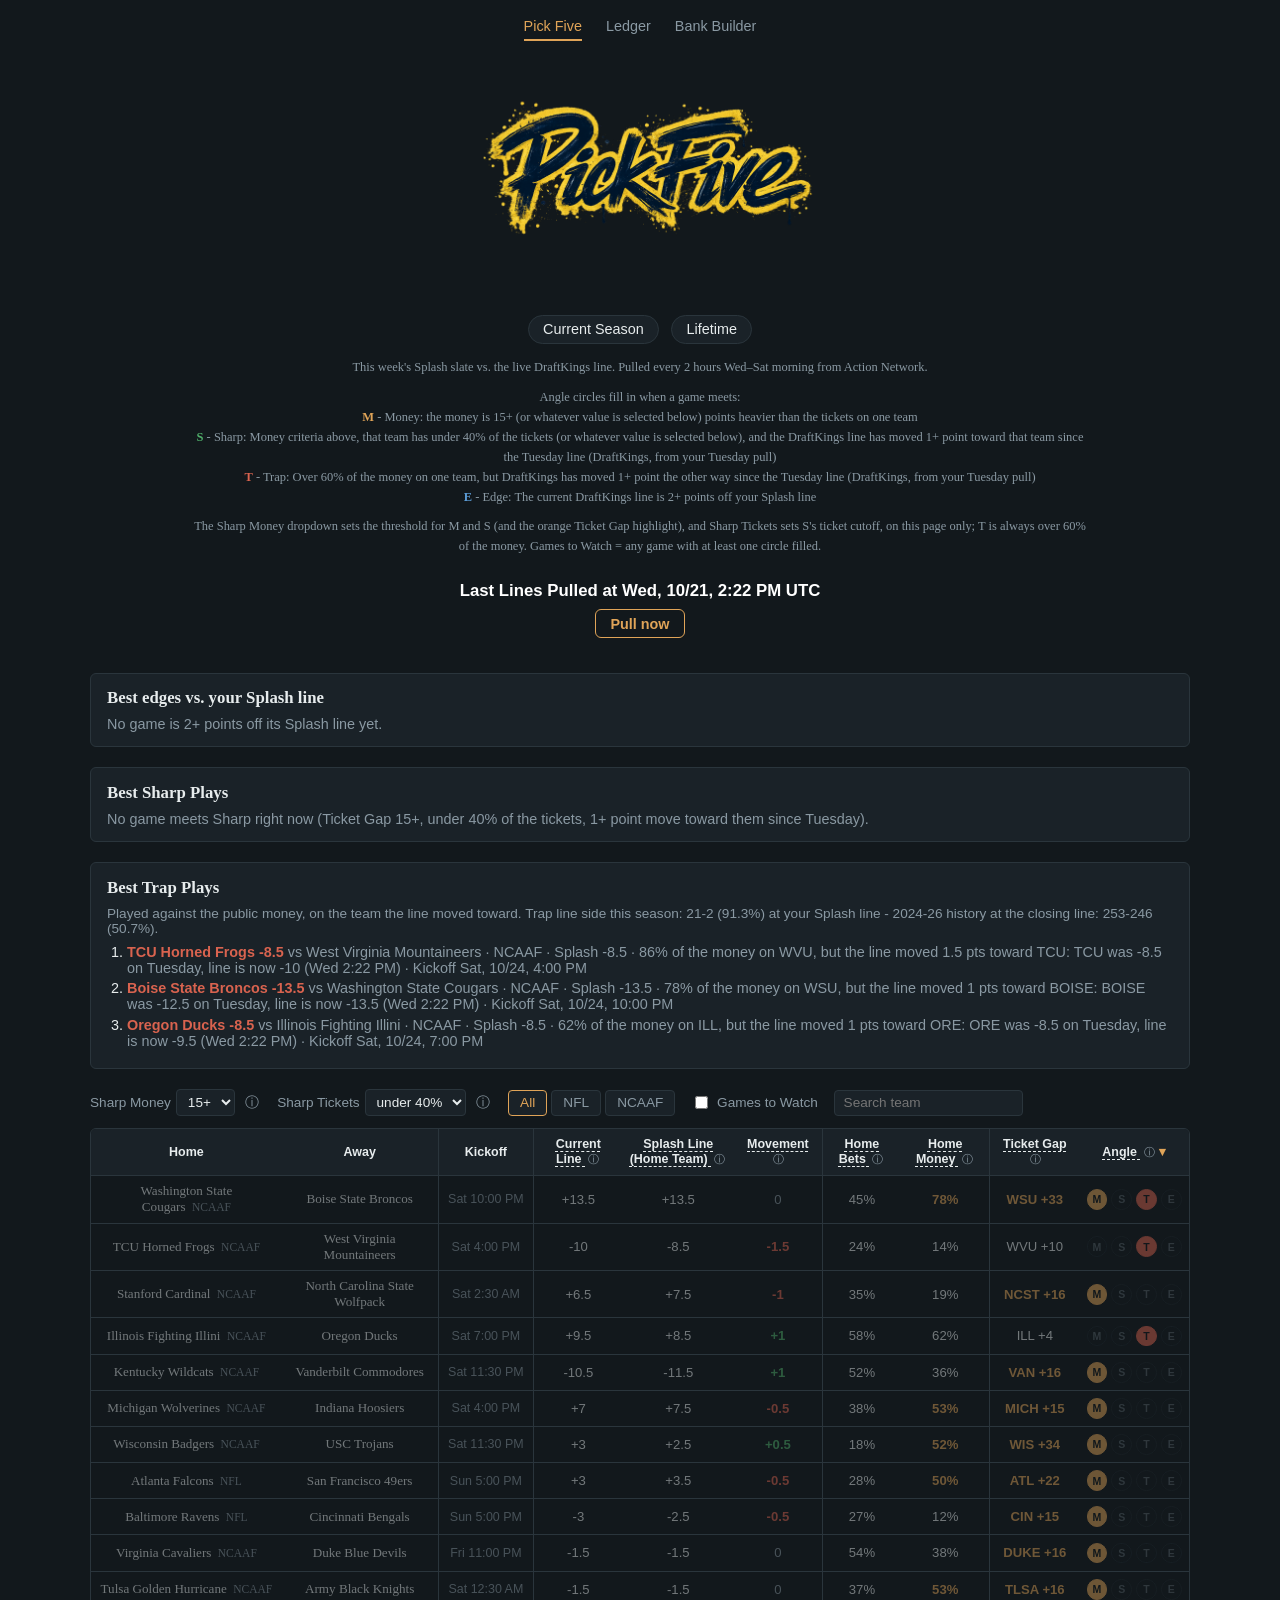
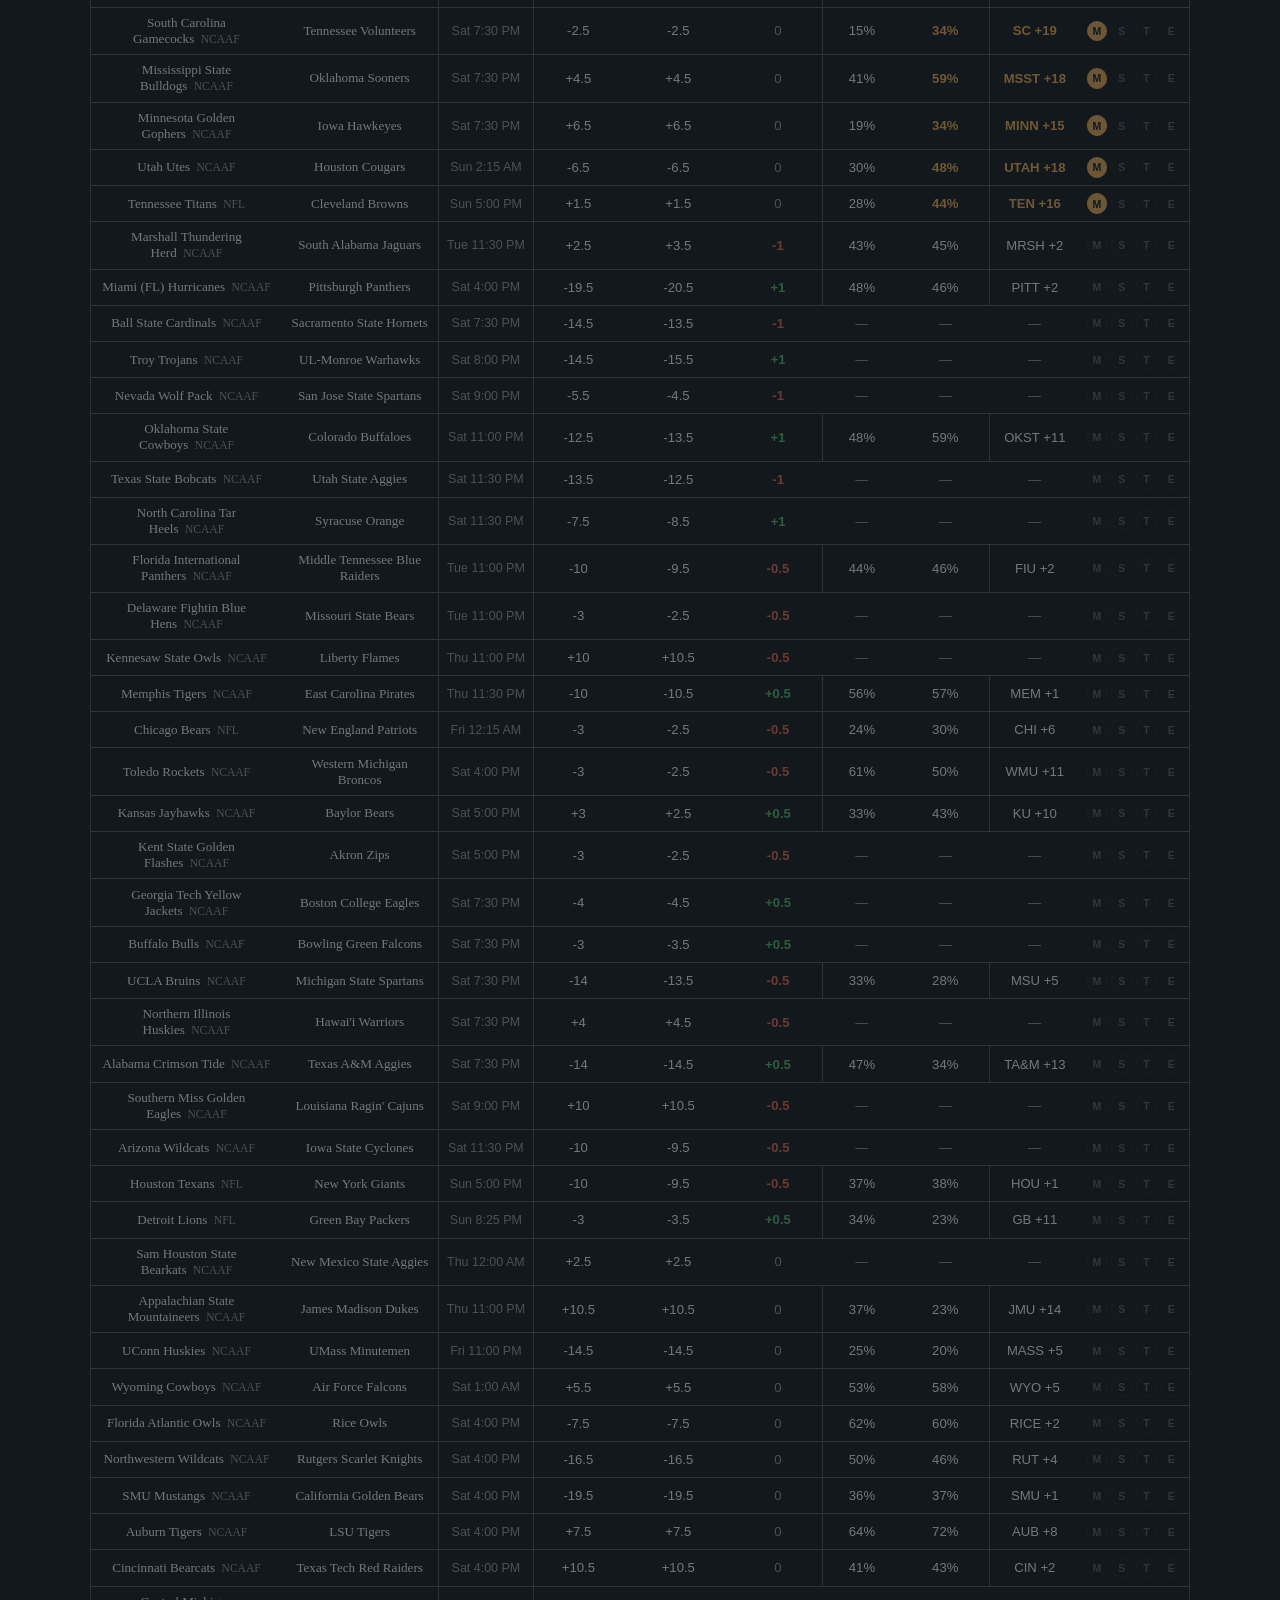
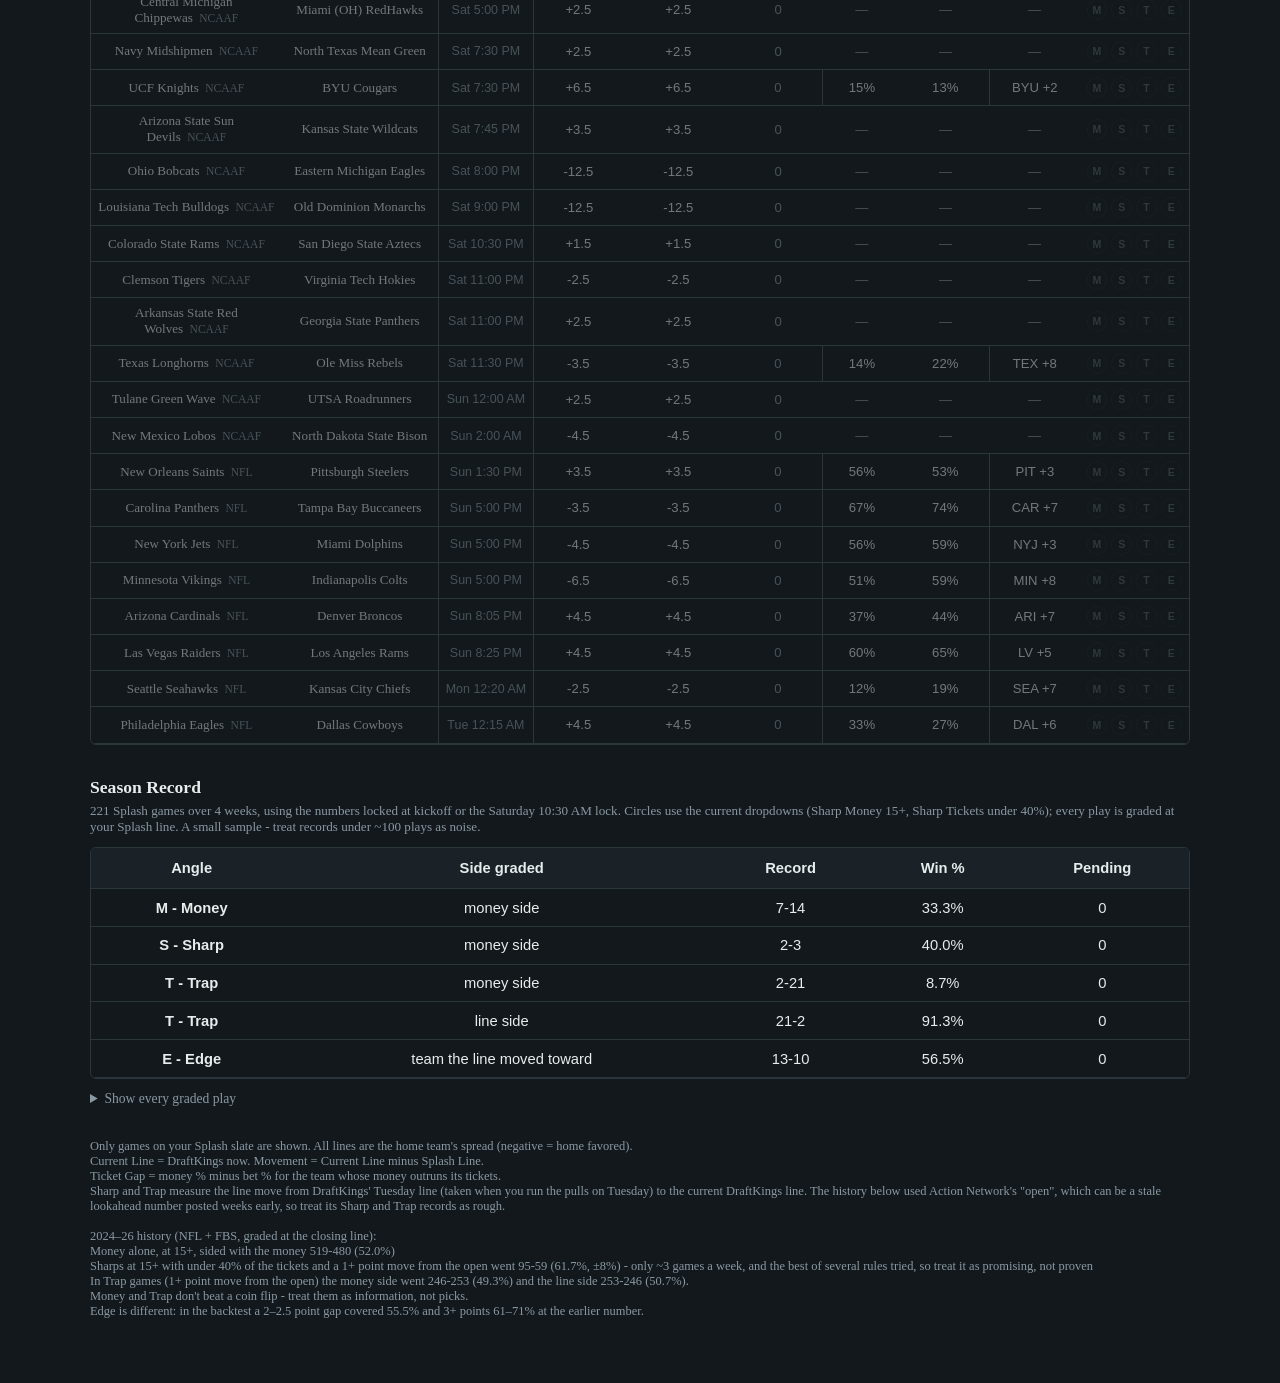
==== commit 7d279d2a: "Pull now button on Weekly Lines Starts Pull Splits right away through GitHub's API, with a GitHub ke" ====
--- a/index.html
+++ b/index.html
@@ -71,6 +71,14 @@
   #splits-table thead th[data-key="splash_line"] { white-space: nowrap; }
   .intro { max-width: 900px; margin: 0 auto; text-align: center; color: var(--muted); font-size: 0.78rem; line-height: 1.6; } /* same size as the footer */
   .intro p { margin: 0 0 0.6rem; }
+  /* Pull now button, under "Last Lines Pulled at" */
+  .pull-now { text-align: center; margin: -0.5rem auto 1rem;
+    font-family: -apple-system, BlinkMacSystemFont, "Segoe UI", Helvetica, Arial, sans-serif; }
+  .pull-now-btn { background: transparent; color: var(--amber); border: 1px solid var(--amber); border-radius: 6px;
+    padding: 0.35rem 0.9rem; font-size: 0.9rem; font-weight: 600; cursor: pointer; }
+  .pull-now-btn:disabled { color: var(--muted); border-color: var(--line); cursor: default; }
+  .pull-now-msg { display: block; color: var(--muted); font-size: 0.85rem; margin-top: 0.3rem; min-height: 1em; }
+  .pull-now-forget { color: var(--muted); font-size: 0.8rem; }
   .last-pulled { text-align: center; color: #fff; font-size: 1.05rem; font-weight: 600; margin: 0 auto 1rem;
     font-family: -apple-system, BlinkMacSystemFont, "Segoe UI", Helvetica, Arial, sans-serif; }
   /* Angle column: four fixed circles, M S T E, filled when that criterion is met */
@@ -192,6 +200,11 @@
 <div class="photo-gallery" id="photo-gallery" style="display:none;"></div>
 
 <p class="last-pulled" id="last-pulled" hidden></p>
+<div class="pull-now" id="pull-now">
+  <button type="button" class="pull-now-btn">Pull now</button>
+  <span class="pull-now-msg"></span>
+  <a href="#" class="pull-now-forget" hidden>Forget key</a>
+</div>
 
 <div class="edges" id="edges" style="display:none;">
   <h2>Best edges vs. your Splash line</h2>
@@ -873,5 +886,7 @@
   init();
 </script>
 
+<script src="assets/pull-button.js"></script>
+<script>PullButton.mount(document.getElementById("pull-now"), { repo: "PickFive", workflow: "pull-splits.yml", lock: "splash" });</script>
 </body>
 </html>
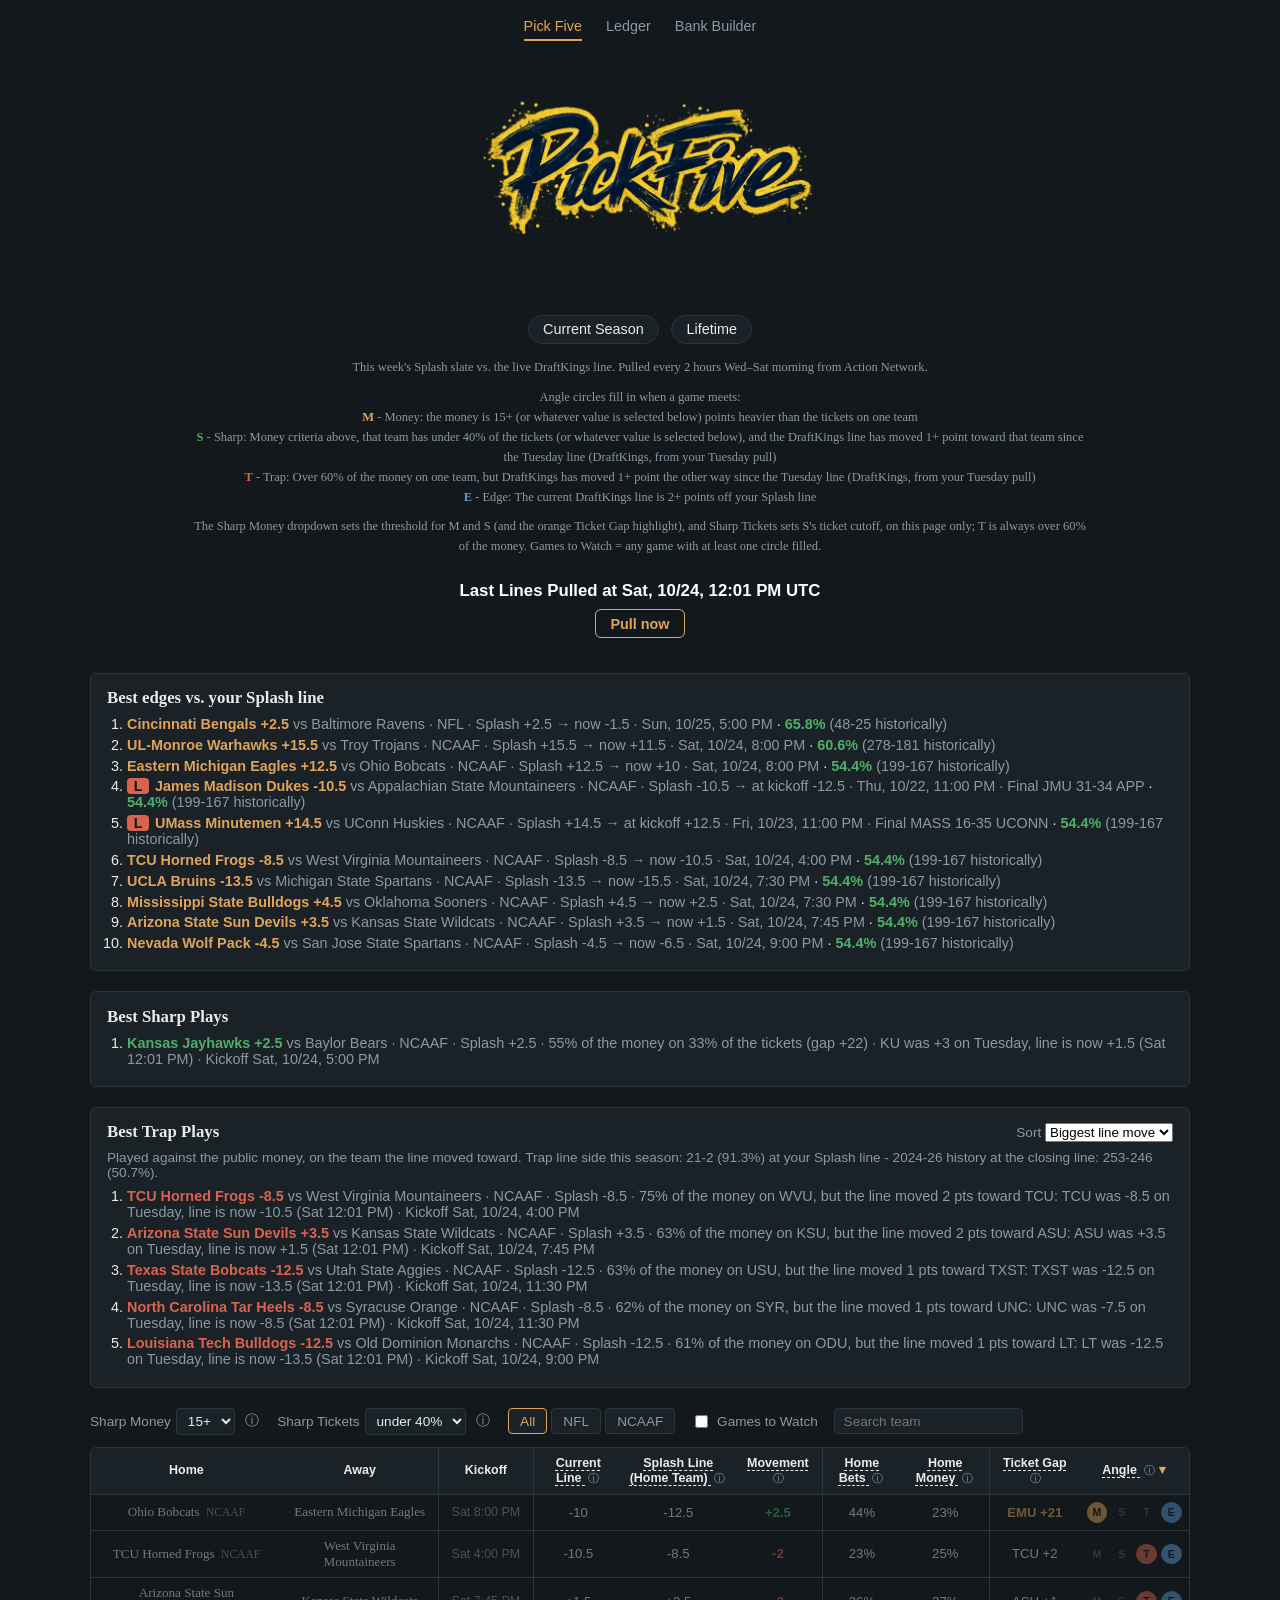
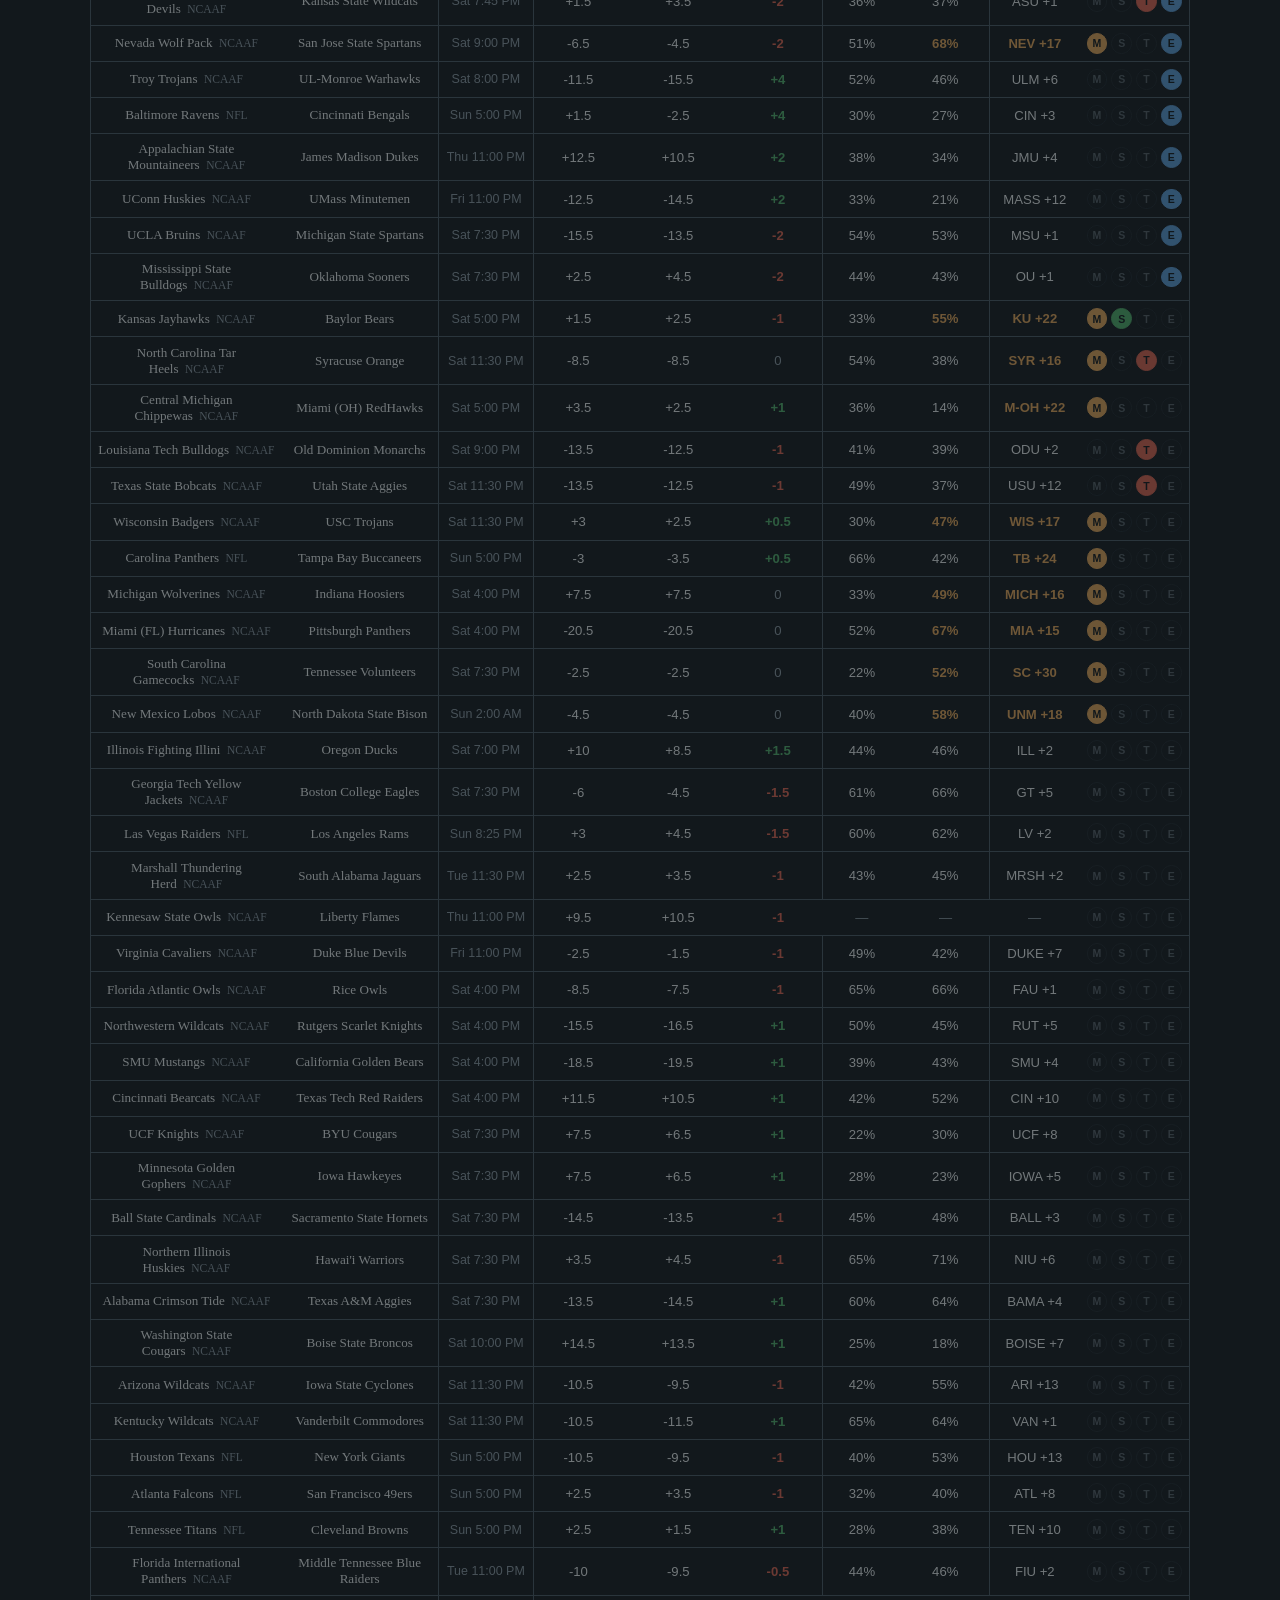
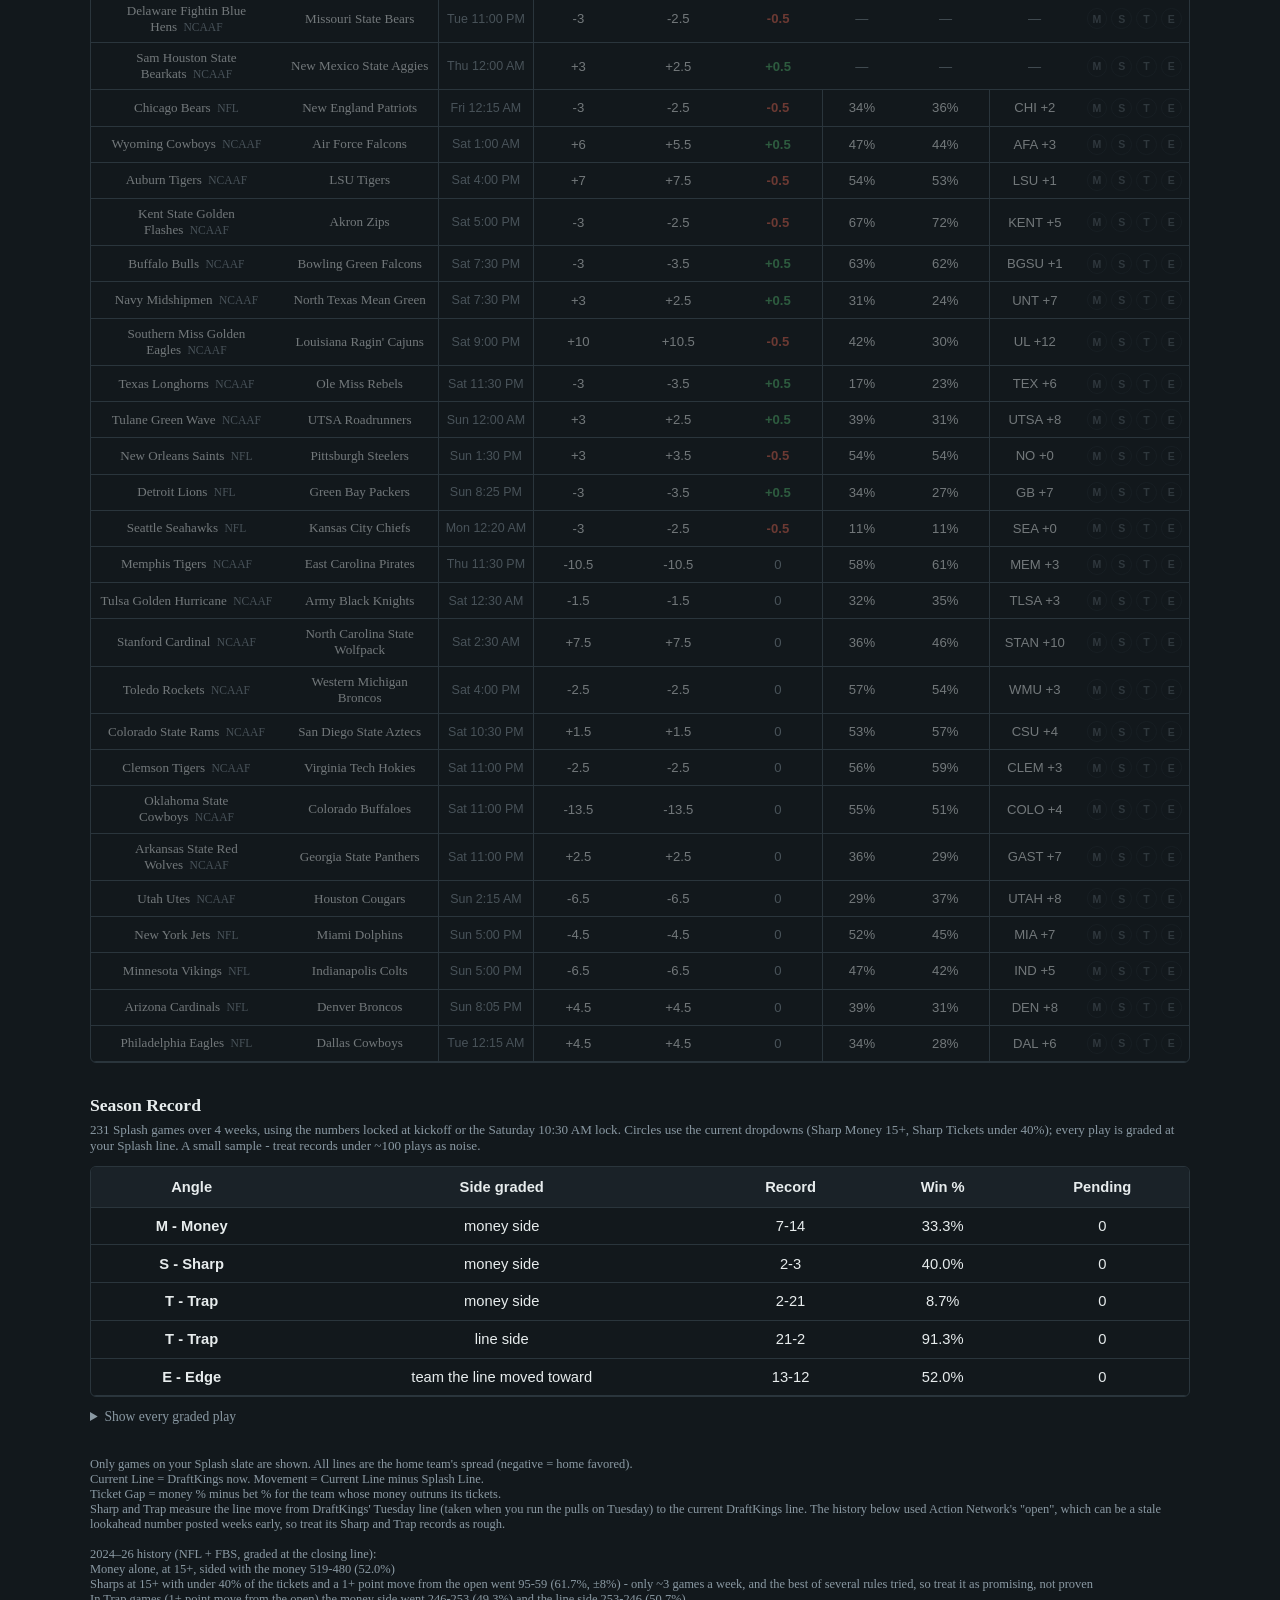
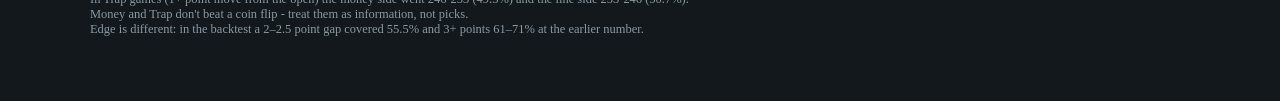
==== commit 8b2f23d6: "Weekly Lines Best Trap Plays: sort by biggest line move or start time Same Sort dropdown as The Hook" ====
--- a/index.html
+++ b/index.html
@@ -140,6 +140,8 @@
   .result.P { background: var(--line); color: var(--text); }
   #traps .pick { color: var(--down); }
   #traps-record { margin: 0 0 0.5rem; font-size: 0.85rem; }
+  .edges .box-head { display: flex; align-items: baseline; justify-content: space-between; gap: 0.75rem; flex-wrap: wrap; }
+  .edges .box-head label { color: var(--muted); font-size: 0.85rem; }
 
   /* Info buttons + tap/hover pop-up (replaces browser title tooltips, which phones don't show) */
   .info {
@@ -219,7 +221,15 @@
 </div>
 
 <div class="edges" id="traps" style="display:none;">
-  <h2>Best Trap Plays</h2>
+  <div class="box-head">
+    <h2>Best Trap Plays</h2>
+    <label>Sort
+      <select id="trap-sort">
+        <option value="move">Biggest line move</option>
+        <option value="start">Start time</option>
+      </select>
+    </label>
+  </div>
   <p class="meta" id="traps-record"></p>
   <ol id="traps-list"></ol>
   <p class="none" id="traps-none" style="display:none;"></p>
@@ -650,10 +660,19 @@
 
   // Trap games, played on the line side (the team the line moved toward, away from
   // the public money) - the side the Season Record has on top so far.
+  // Box order from the Sort dropdown: biggest line move (default) or start
+  // time. Remembered on this device (separately from The Hook's).
+  let trapArgs = null;
+  let trapSort = "move";
+  try { if (localStorage.getItem("pickfiveTrapSort") === "start") trapSort = "start"; } catch (e) { /* default - fine */ }
+
   function renderTraps(rows, tally) {
+    trapArgs = [rows, tally];
+    const byMove = (a, b) => b.trapInfo.move - a.trapInfo.move || b.trapInfo.publicMoney - a.trapInfo.publicMoney;
+    const byStart = (a, b) => a.start - b.start || byMove(a, b);
     const best = rows
       .filter((r) => r.trapInfo)
-      .sort((a, b) => b.trapInfo.move - a.trapInfo.move || b.trapInfo.publicMoney - a.trapInfo.publicMoney);
+      .sort(trapSort === "start" ? byStart : byMove);
     document.getElementById("traps-list").innerHTML = best
       .map((r) => {
         const t = r.trapInfo;
@@ -807,6 +826,13 @@
     showStatus();
     renderEdges(rows);
     renderSharps(rows, threshold, ticketCut);
+    const trapSortSelect = document.getElementById("trap-sort");
+    trapSortSelect.value = trapSort;
+    trapSortSelect.addEventListener("change", () => {
+      trapSort = trapSortSelect.value;
+      try { localStorage.setItem("pickfiveTrapSort", trapSort); } catch (e) { /* not remembered - fine */ }
+      if (trapArgs) renderTraps(...trapArgs);
+    });
     renderTraps(rows, renderSeason(seasonRecord, threshold, ticketCut, edgeData));
     const games = renderGames(rows);
     select.addEventListener("change", () => {
